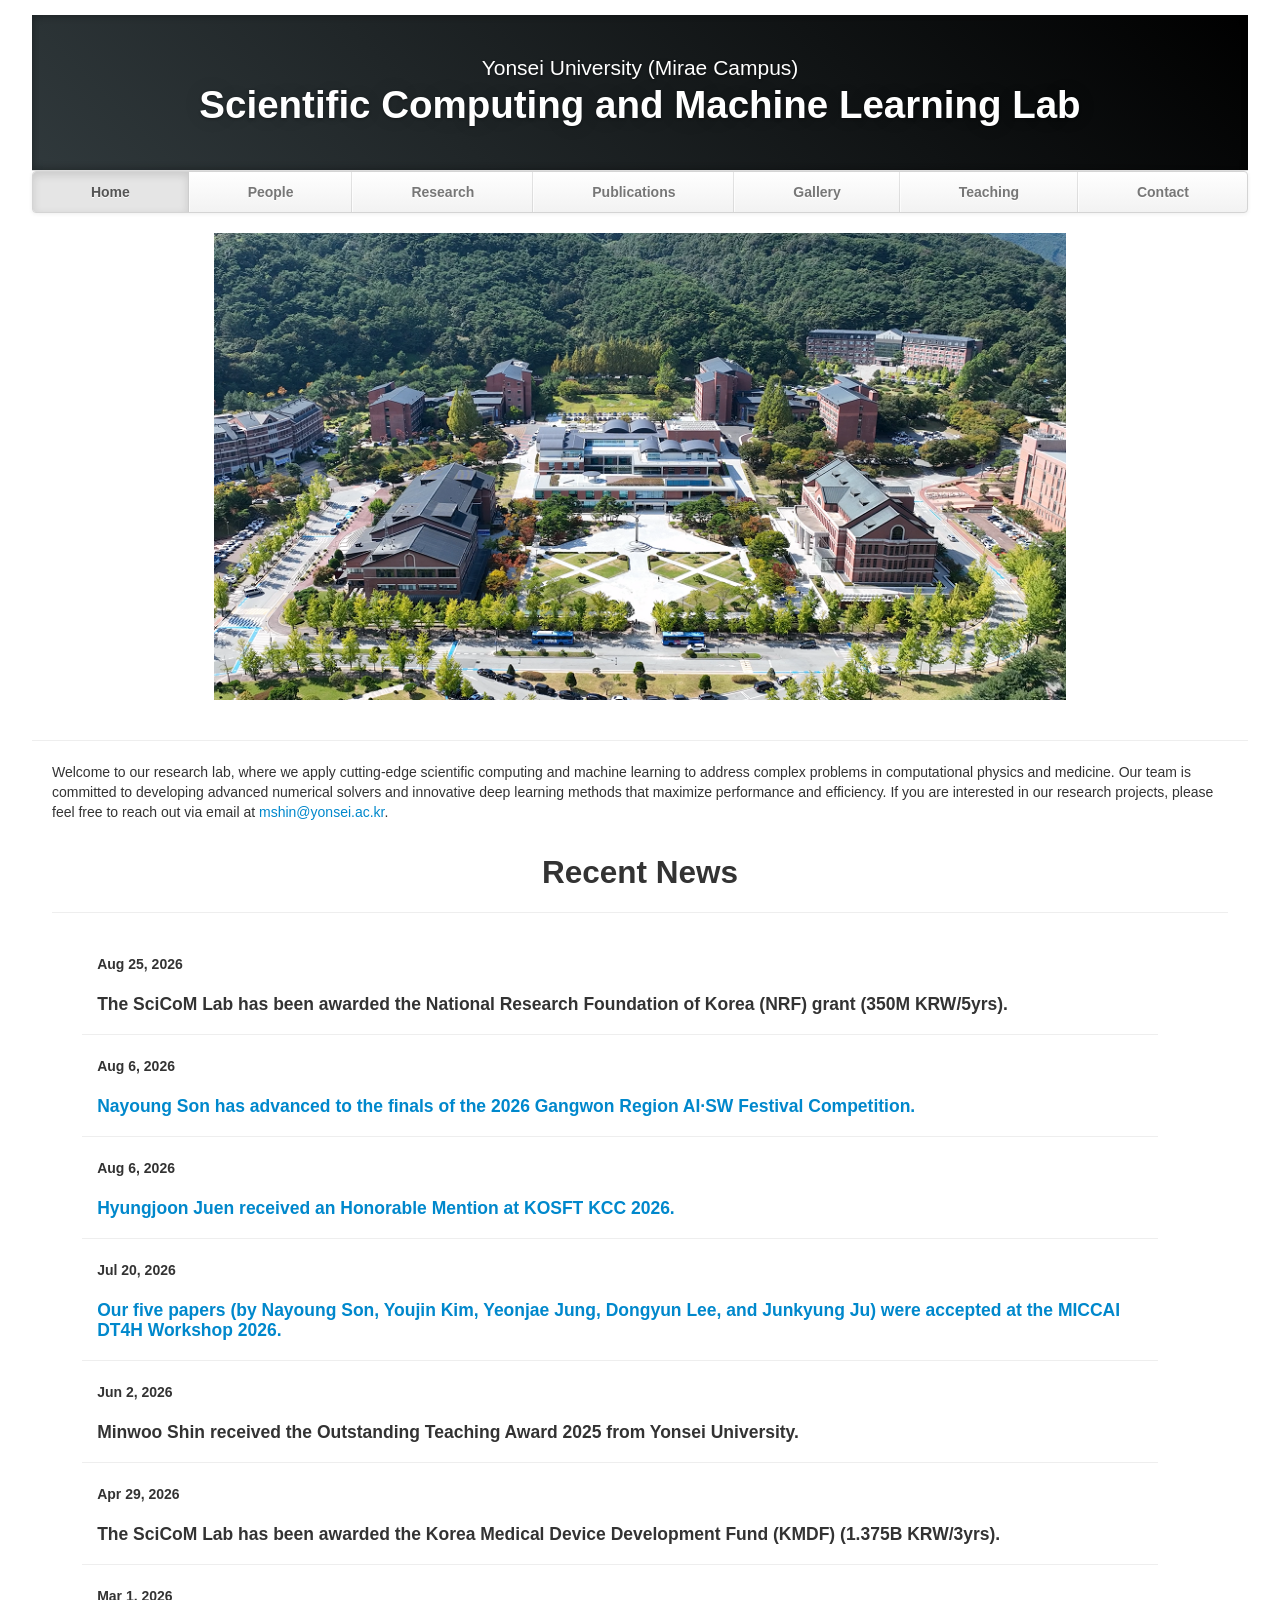
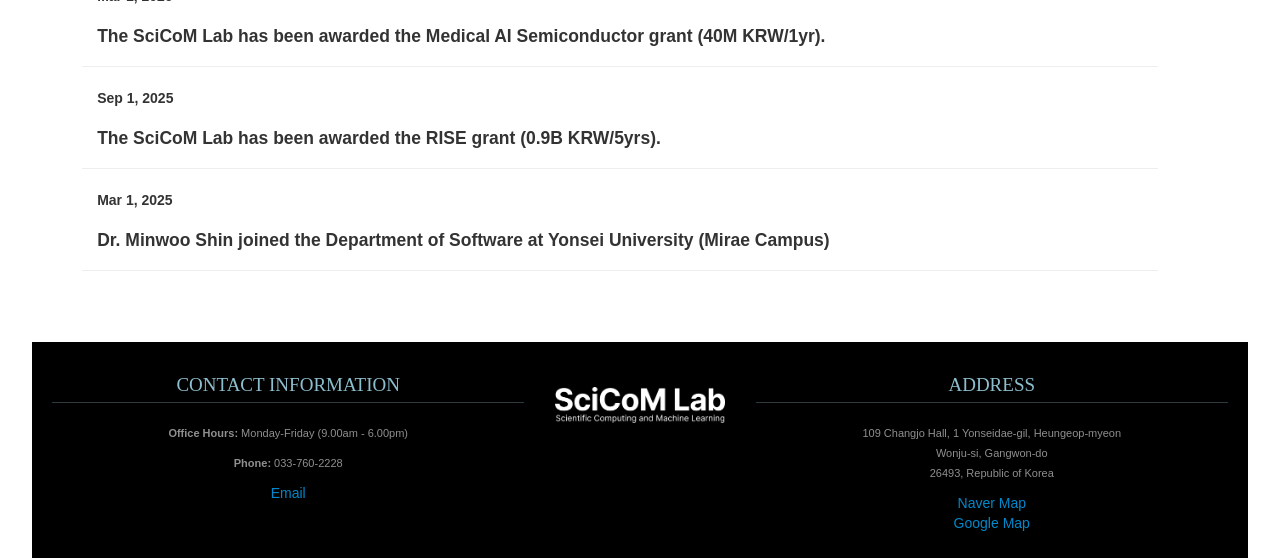
==== index.html @ e24362f1 "Add recent news about SciCoM Lab grant" ====
<!DOCTYPE html>
<html lang="en">
   <head>
      <meta charset="utf-8">
      <title>Generic Research Lab Template - Home</title>
      <meta name="viewport" content="width=device-width, initial-scale=1.0">
      <meta name="description" content="Research Lab, Home, Velit Aliquet Sagittis University">
      <meta name="author" content="">
      <!-- Le styles -->
      <link href="css/bootstrap.min.css" rel="stylesheet">
      <link href="css/bootstrap-responsive.min.css" rel="stylesheet">
      <link href="css/theme.css" rel="stylesheet">
   </head>
   <body>
      <div class="container">
         <header class="jumbotron subhead" id="overview">
            <p class="lead"> Yonsei University (Mirae Campus)</p>
            <h1>Scientific Computing and Machine Learning Lab</h1>
         </header>
         <div class="masthead">
            <div class="navbar">
               <div class="navbar-inner">
                  <div class="container">
                     <ul class="nav">
                        <li class="active"><a href="#">Home</a></li>
                        <li><a href="people.html">People</a></li>
                        <li><a href="research.html">Research</a></li>
                        <li><a href="publications.html">Publications</a></li>
                        <li><a href="gallery.html">Gallery</a></li>
                        <li><a href="teaching.html">Teaching</a></li>
                        <li><a href="contact.html">Contact</a></li>
                     </ul>
                  </div>
               </div>
            </div>
         </div>
         <div class="row-fluid">
            <div class="span12">
               <div id="main-carousel" class="carousel slide">
                  <div class="carousel-inner">
                     <div class="item active">
                        <!--<img src="images/campus_sky.png" class="carousel-image" alt="">-->
                        <img src="images/campus_sky.png" class="carousel-image" alt="" style="width: 70%; margin: 0 auto; display: block;">
                        <!--<div class="carousel-caption">-->
                           <!--<h4>Welcome to Yonsei Univ. (Mirae Campus) Scientific Computing and Machine Learning Lab. (Image from <a href="https://www.yonsei.ac.kr/wj/">www.yonsei.ac.kr/wj/)</a></h4>-->
                           <!--<h4>Welcome to Yonsei University (Mirae Campus) Scientific Computing and Machine Learning (SciCoM) Laboratory</h4>-->
                           <!--<h4>(Image from <a href="https://www.yonsei.ac.kr/wj/ " > www.yonsei.ac.kr/wj/)</a></h4>-->
                           <!--<p></p>-->
                        <!--</div>-->
                     </div>
                  </div>
               </div>
            </div>
         </div>
         <hr>
         <div class="container-fluid">
            <div class="row-fluid marketing">
               <div class="span12">
                  <p>
                     Welcome to our research lab, where we apply cutting-edge scientific computing and machine learning to address
                     complex problems in computational physics and medicine. Our team is committed to developing advanced numerical solvers
                     and innovative deep learning methods that maximize performance and efficiency. If you are interested in our research projects, 
                     please feel free to reach out via email at <a href="mailto:mshin@yonsei.ac.kr">mshin@yonsei.ac.kr</a>.
                  </p>
                  <br/>
               </div>
               <div class="row-fluid">
                  <hr>
                  <h2 class="centered">Recent News</h2>
                  <hr>
               </div>
               <div class="span11 feature-item">
                  <h5> <span class="date"> Aug 25, 2026 </span> </h5>
                  <h4 class="feature-heading">
                     <!--<a href="https://unsplash.com/photos/CPmrdbbpnXg">-->
                     The SciCoM Lab has been awarded the National Research Foundation of Korea (NRF) grant (350M KRW/5yrs).
                     </a>
                     <br/>
                  </h4>
                  <hr>                   
                  <h5> <span class="date"> Aug 6, 2026 </span> </h5>
                  <h4 class="feature-heading">
                     <a href="https://aibootcamp.yonsei.ac.kr/aibootcamp/board/d_notice.do?mode=view&articleNo=76521&article.offset=0&articleLimit=10">
                     Nayoung Son has advanced to the finals of the 2026 Gangwon Region AI·SW Festival Competition.
                     </a>
                     <br/>
                  </h4>
                  <hr>                    
                  <h5> <span class="date"> Aug 6, 2026 </span> </h5>
                  <h4 class="feature-heading">
                     <a href="images/20260824_전형준수상.jpg" target="_blank">
                     Hyungjoon Juen received an Honorable Mention at KOSFT KCC 2026.
                     </a>
                     <br/>
                  </h4>
                  <hr>   
                  <h5> <span class="date"> Jul 20, 2026 </span> </h5>
                  <h4 class="feature-heading">
                     <a href="https://mirae.yonsei.ac.kr/wj/1343/subview.do?enc=Zm5jdDF8QEB8JTJGcnNyY2glMkZ3aiUyRmFydGNsVmlldy5kbyUzRnBhZ2UlM0QxJTI2cm93JTNEOSUyNmFydGNsU2VxJTNENDY0JTI2">
                     Our five papers (by Nayoung Son, Youjin Kim, Yeonjae Jung, Dongyun Lee, and Junkyung Ju) were accepted at the MICCAI DT4H Workshop 2026.
                     </a>
                     <br/>
                  </h4>
                  <hr>    
                  <h5> <span class="date"> Jun 2, 2026 </span> </h5>
                  <h4 class="feature-heading">
                     Minwoo Shin received the Outstanding Teaching Award 2025 from Yonsei University.
                     </a>
                     <br/>
                  </h4>
                  <hr>                     
                  <h5> <span class="date"> Apr 29, 2026 </span> </h5>
                  <h4 class="feature-heading">
                     <!--<a href="https://unsplash.com/photos/CPmrdbbpnXg">-->
                     The SciCoM Lab has been awarded the Korea Medical Device Development Fund (KMDF) (1.375B KRW/3yrs).
                     </a>
                     <br/>
                  </h4>
                  <hr>                  
                  <h5> <span class="date"> Mar 1, 2026 </span> </h5>
                  <h4 class="feature-heading">
                     <!--<a href="https://unsplash.com/photos/CPmrdbbpnXg">-->
                     The SciCoM Lab has been awarded the Medical AI Semiconductor grant (40M KRW/1yr).
                     </a>
                     <br/>
                  </h4>
                  <hr>
                  <h5> <span class="date"> Sep 1, 2025 </span> </h5>
                  <h4 class="feature-heading">
                     <!--<a href="https://unsplash.com/photos/CPmrdbbpnXg">-->
                     The SciCoM Lab has been awarded the RISE grant (0.9B KRW/5yrs).
                     </a>
                     <br/>
                  </h4>
                  <hr>
                  <h5> <span class="date"> Mar 1, 2025 </span> </h5>
                  <h4 class="feature-heading">
                     <!--<a href="https://unsplash.com/photos/CPmrdbbpnXg">-->
                     Dr. Minwoo Shin joined the Department of Software at Yonsei University (Mirae Campus)
                     </a>
                     <br/>
                  </h4>
                  <hr>
               </div>
         </div>
      </div>
      <footer id="footer">
         <div class="container-fluid">
            <div class="row-fluid">
               <div class="span5">
                  <h3>Contact Information</h3>
                  <p><b>Office Hours: </b>Monday-Friday (9.00am - 6.00pm)</p>
                  <p><b>Phone: </b>033-760-2228</p>
                  <a href="mailto:mshin@yonsei.ac.kr">Email</a>
               </div>
               <div class="span2">
                  <img src = "thumbs/SciCoM_logo_white.png" width="200" height="auto"  style="margin-top: 45px;" alt="research-lab-logo"/></a>
               </div>
               <div class="span5">
                  <h3>Address</h3>
                  <p>109 Changjo Hall, 1 Yonseidae-gil, Heungeop-myeon<br>
                     Wonju-si, Gangwon-do<br>
                     26493, Republic of Korea
                  </p>
                  <a href="https://map.naver.com/p/search/%EB%AF%B8%EB%9E%98%EC%BA%A0%ED%8D%BC%EC%8A%A4%20%EC%B0%BD%EC%A1%B0%EA%B4%80?c=15.00,0,0,0,dh" target="_blank" rel="noopener noreferrer">Naver Map</a><br>
                  <a href="https://www.google.com/maps/search/%EB%AF%B8%EB%9E%98%EC%BA%A0%ED%8D%BC%EC%8A%A4+%EC%B0%BD%EC%A1%B0%EA%B4%80/data=!3m1!1e3?entry=ttu&g_ep=EgoyMDI0MTAxNi4wIKXMDSoASAFQAw%3D%3D" target="_blank" rel="noopener noreferrer">Google Map</a>                  
               </div>
            </div>
         </div>
      </footer>

      <!-- Javascript files -->
      <script src="js/jquery-1.9.1.min.js"></script>
      <script src="js/bootstrap.min.js"></script>
      <script> $('#main-carousel').carousel(); </script>
   </body>
</html>
---- css/theme.css ----
html,
body {
	min-height: 100%;
}

body {
	min-height: 100vh;
	margin: 0;
	padding: 0;
	display: flex;
	flex-direction: column;
}


/* Custom container */

.container {
	width: 100%;
	max-width: none;
	box-sizing: border-box;
}

body>.container {
	flex: 1 0 auto;
	padding: 15px clamp(16px, 2.5vw, 48px) 0;
}

.container>hr {
	margin: 20px 0
}


/* Customize the navbar links to be fill the entire space of the .navbar */

.navbar .navbar-inner {
	padding: 0
}

.navbar .nav {
	margin: 0;
	display: table;
	width: 100%;
}

.navbar .nav li {
	display: table-cell;
	width: 1%;
	float: none;
}

.navbar .nav li a {
	font-weight: bold;
	text-align: center;
	border-left: 1px solid rgba(255, 255, 255, .75);
	border-right: 1px solid rgba(0, 0, 0, .1);
}

.navbar .nav li:first-child a {
	border-left: 0;
	border-radius: 3px 0 0 3px;
}

.navbar .nav li:last-child a {
	border-right: 0;
	border-radius: 0 3px 3px 0;
}

body>.navbar {
	font-size: 13px
}


/* Change the docs' brand */

body>.navbar .brand {
	padding-right: 0;
	padding-left: 0;
	margin-left: 20px;
	float: right;
	font-weight: bold;
	color: #000;
	text-shadow: 0 1px 0 rgba(255, 255, 255, .1), 0 0 30px rgba(255, 255, 255, .125);
	-webkit-transition: all .2s linear;
	-moz-transition: all .2s linear;
	transition: all .2s linear;
}

body>.navbar .brand:hover {
	text-decoration: none;
	text-shadow: 0 1px 0 rgba(255, 255, 255, .1), 0 0 30px rgba(255, 255, 255, .4);
}


/* Sidenav for Docs
         -------------------------------------------------- */

@media screen and (max-width: 768px) {
	.bs-docs-sidenav {
		display: none !important;
	}
}

@media screen and (max-width: 767px) {
	.navbar .nav {
		display: flex;
		flex-wrap: wrap;
	}

	.navbar .nav li {
		display: block;
		flex: 0 0 50%;
		width: 50%;
		box-sizing: border-box;
	}

	.navbar .nav li a {
		padding-right: 6px;
		padding-left: 6px;
		border-radius: 0;
	}
}

.bs-docs-sidenav {
	width: 100%;
	margin: 30px 0 0;
	padding: 0;
	box-sizing: border-box;
	background-color: #fff;
	-webkit-border-radius: 6px;
	-moz-border-radius: 6px;
	border-radius: 6px;
	-webkit-box-shadow: 0 1px 4px rgba(0, 0, 0, .065);
	-moz-box-shadow: 0 1px 4px rgba(0, 0, 0, .065);
	box-shadow: 0 1px 4px rgba(0, 0, 0, .065);
}

.bs-docs-sidenav>li>a {
	display: block;
	width: auto;
	margin: 0 0 -1px;
	padding: 8px 14px;
	box-sizing: border-box;
	border: 1px solid #e5e5e5;
}

.bs-docs-sidenav>li>a.subhead {
	display: block;
	width: auto;
	margin: 0 0 -1px;
	padding: 8px 30px;
	box-sizing: border-box;
	border: 1px solid #e5e5e5;
	font-size: 12px;
}

.bs-docs-sidenav>li:first-child>a {
	-webkit-border-radius: 6px 6px 0 0;
	-moz-border-radius: 6px 6px 0 0;
	border-radius: 6px 6px 0 0;
}

.bs-docs-sidenav>li:last-child>a {
	-webkit-border-radius: 0 0 6px 6px;
	-moz-border-radius: 0 0 6px 6px;
	border-radius: 0 0 6px 6px;
}

.bs-docs-sidenav>.active>a {
	position: relative;
	z-index: 2;
	color: #fff;
	background-color: #08c;
	border-color: #08c;
	text-shadow: 0 1px 0 rgba(0, 0, 0, .15);
	-webkit-box-shadow: inset 4px 0 0 rgba(0, 0, 0, .25), inset -1px 0 0 rgba(0, 0, 0, .1);
	-moz-box-shadow: inset 4px 0 0 rgba(0, 0, 0, .25), inset -1px 0 0 rgba(0, 0, 0, .1);
	box-shadow: inset 4px 0 0 rgba(0, 0, 0, .25), inset -1px 0 0 rgba(0, 0, 0, .1);
}

.bs-docs-sidenav>.active>a:hover,
.bs-docs-sidenav>.active>a:focus {
	color: #fff;
	background-color: #08c;
}

.bs-docs-sidenav>li>a:hover {
	background-color: #f5f5f5
}

.bs-docs-sidenav a:hover .icon-chevron-right {
	opacity: .5
}

@media screen and (min-width: 769px) {
	.bs-docs-sidebar {
		position: relative;
	}

	.bs-docs-sidenav.is-fixed {
		position: fixed;
		top: 10px;
		z-index: 1020;
		margin-top: 0;
	}
}


#media {
	margin-top: 70px
}

#media .header {
	margin-left: 0;
	margin-bottom: 56px;
	margin-top: 30px;
}

#media .post_row {
	margin-left: 0;
	margin-bottom: 40px;
}

#media .lastpost_row {
	margin-bottom: 0
}

#media .post_row .post {
	background: #fff;
	/*margin-left: 0;;
    margin-right: 20px;*/
	border-radius: 4px;
	box-shadow: 1px 1px 2px 0px #E0E0E0;
	width: 487px;
	height: 616px;
}

#media .post_row .last {
	margin-right: 0
}

#media .post_row .post .img {
	position: relative;
	text-align: center;
}

#media .post_row .post .img .date {
	background: #E8554E;
	position: absolute;
	padding: 2px 5px;
	top: 0;
	left: 11px;
}

#media .post_row .post .img .date p {
	color: #fff;
	font-size: 14px;
	font-weight: bold;
	font-style: italic;
	margin: 0;
}

#media .post_row .post .img img {
	height: 275px;
	width: 410px;
}

#media .post_row .post .text {
	margin: 18px auto 0;
	width: 83%;
}

#media .post_row .post .text h5 {
	margin: 0 0 8px 0;
	font-size: 20px;
	line-height: 23px;
}

#media .post_row .post .text h5 a {
	color: #333
}

#media .post_row .post .text span.date {
	color: #9F9F9F;
	display: block;
	margin-bottom: 12px;
	font-style: italic;
	font-size: 13px;
}

#media .post_row .post .text p {
	margin: 0;
	line-height: 21px;
	font-size: 14px;
}

#media .post_row .post .author_box {
	margin: 12px auto 20px;
	border-top: 1px solid #EDEDED;
	overflow: hidden;
	text-align: left;
	width: 85%;
	padding-top: 12px;
}

#media .post_row .post .author_box h6 {
	margin: 0 0 3px 0;
	font-size: 13px;
	line-height: 15px;
	font-style: italic;
	font-weight: normal;
	color: #B2B2B2;
}

#media .post_row .post .author_box p {
	color: #B2B2B2;
	font-style: italic;
	font-size: 13px;
	line-height: 14px;
	margin: 0;
}

#media .post_row .post .author_box img {
	float: right
}

#media .post_row .post a.plus_wrapper {
	width: 99%;
	text-align: center;
	background: #fff;
	display: none;
	border-radius: 0px 0px 4px 4px;
	padding: 6px 0px 2px;
	margin: 0 auto 1px;
}

#media .post_row .post a.plus_wrapper span {
	color: #1189D9;
	font-size: 30px;
	font-weight: bold;
}

#media .post_row .post:hover a.plus_wrapper {
	display: block
}

#media .post_row .post:hover {
	box-shadow: 0px 1px 5px 1px rgb(216, 216, 216)
}

#media .post_row .post:hover .text h5 a {
	color: #1189D9
}

.map .box_wrapp {
	position: absolute;
	margin: 15px auto;
	box-shadow: 0 0 7px 0 rgba(26, 26, 26, 0.4);
	padding: 30px 0 30px;
	background: white;
	border-radius: 4px;
	margin-top: 25px;
}

.map .box_wrapp .box_cont {
	margin: 30px auto;
	width: 76%;
}

.section-header {
	text-align: center;
	margin-bottom: 35px;
}

.section-header h1,
.title-text {
	font-weight: bold;
	font-size: 30px;
	margin: 12.5px 0;
	font-weight: 100;
	margin-bottom: 25px;
	line-height: 55px;
}

.feature-item:hover {
	box-shadow: 0px 1px 5px 1px rgb(216, 216, 216)
}

.feature-item img {
	margin-left: 15px;
	margin-right: 15px;
	max-width: 90%;
	height: 200px;
}

.feature-item h5 {
	margin-left: 15px;
	margin-right: 15px;
	margin-top: 20px;
	margin-bottom: 20px;
}

.feature-item p {
	margin-left: 15px;
	margin-right: 15px;
}

.feature-heading {
	margin-top: 20px;
	margin-bottom: 20px;
	margin-left: 15px;
	margin-right: 15px;
}

.feature-heading a:hover {
	text-decoration: none;
}

.feature-button {
	font-size: 16px;
	background-image: none;
	box-shadow: none;
	margin-bottom: 10px;
}

.centered {
	text-align: center;
}

.subhead {
	text-align: left;
	border-bottom: 1px solid #ddd;
}

.jumbotron {
	position: relative;
	padding: 45px 0px 35px 0px;
	color: #fff;
	text-align: center;
	text-shadow: 0 1px 3px rgba(0, 0, 0, .4), 0 0 30px rgba(0, 0, 0, .075);
	background: #30393C;
	background: -moz-linear-gradient(45deg, #30393C 0%, #000000 100%);
	background: -webkit-gradient(linear, left bottom, right top, color-stop(0%, #30393C), color-stop(100%, #30393C));
	background: -webkit-linear-gradient(45deg, #30393C 0%, #000000 100%);
	background: -o-linear-gradient(45deg, #30393C 0%, #000000 100%);
	background: -ms-linear-gradient(45deg, #30393C 0%, #000000 100%);
	background: linear-gradient(45deg, #30393C 0%, #000000 100%) repeat;
	-webkit-box-shadow: inset 0 3px 7px rgba(0, 0, 0, .2), inset 0 -3px 7px rgba(0, 0, 0, .2);
	-moz-box-shadow: inset 0 3px 7px rgba(0, 0, 0, .2), inset 0 -3px 7px rgba(0, 0, 0, .2);
	box-shadow: inset 0 3px 7px rgba(0, 0, 0, .2), inset 0 -3px 7px rgba(0, 0, 0, .2);
}

.jumbotron:after {
	content: '';
	display: block;
	position: absolute;
	top: 0;
	right: 0;
	bottom: 0;
	left: 0;
	opacity: .4;
}

.lead {
	margin-bottom: 0px;
	font-size: 21px;
	font-weight: 200;
	line-height: 15px;
}

img.float-left {
	float: left;
	margin-top: 9px;
	margin-left: 0px;
	margin-right: 30px;
	margin-bottom: 12px;
}

img.float-right {
	float: right;
	margin-top: 9px;
	margin-right: 0px;
	margin-bottom: 12px;
	margin-left: 30px;
}

img.publications-thumb {
	width: 142px;
	height: 188px;
}

.caption {
	margin: 10px;
}

.responsive-video {
	position: relative;
	padding-bottom: 56.25%;
	padding-top: 60px;
	overflow: hidden;
}

.responsive-video iframe,
.responsive-video object,
.responsive-video embed {
	position: absolute;
	top: 0;
	left: 0;
	width: 93.5%;
	height: 93.5%;
}

.video-caption {
	margin: 10px;
}

.accordion {
	margin-bottom: 20px;
	margin-right: 40px;
}

.thumbnail>img.sponsor {
	width: 212px;
	height: 150px;
}

img.carousel-image {
	display: block;
	width: 100%;
	height: auto;
	max-height: none;
}

#main-carousel .carousel-caption {
	position: static;
	box-sizing: border-box;
	width: 100%;
	margin: 0;
}

li.publication {
	margin-bottom: 20px;
}

.page-header h3 a:hover {
	text-decoration: none;
}

iframe.map-frame {
	border: none;
	overflow: hidden;
	margin-top: 10px;
	margin-bottom: 10px;
	margin-left: 0px;
	margin-right: 0px;
	height: 550px;
	width: 100%;
}

ul.sponsors {
	margin-top: 40px;
	margin-bottom: 40px;
}

#footer {
	z-index: 10;
	width: 100%;
	flex: 0 0 auto;
	box-sizing: border-box;
	margin-top: 50px;
	margin-bottom: 0px;
	padding-bottom: 25px;
	border-top-width: 8px;
	border-top-style: solid;
	border-top-color: #2F2F2F;
	background-color: #000000;
	border: 0;
	font-size: 100%;
	font: inherit;
	vertical-align: baseline;
	text-align: center;
}

#footer h3 {
	font-size: 19px;
	text-transform: uppercase;
	font-family: BebasNeueRegular;
	color: #8DBECE;
	border-bottom-width: 1px;
	border-bottom-style: solid;
	border-bottom-color: #30393C;
	line-height: 35px;
	margin-bottom: 20px;
	margin-top: 25px;
	font-weight: normal;
}

#footer a img {
	margin-top: 40px;
}

#footer p,
#footer address {
	color: #8F8F8F;
	font-size: 11px;
}
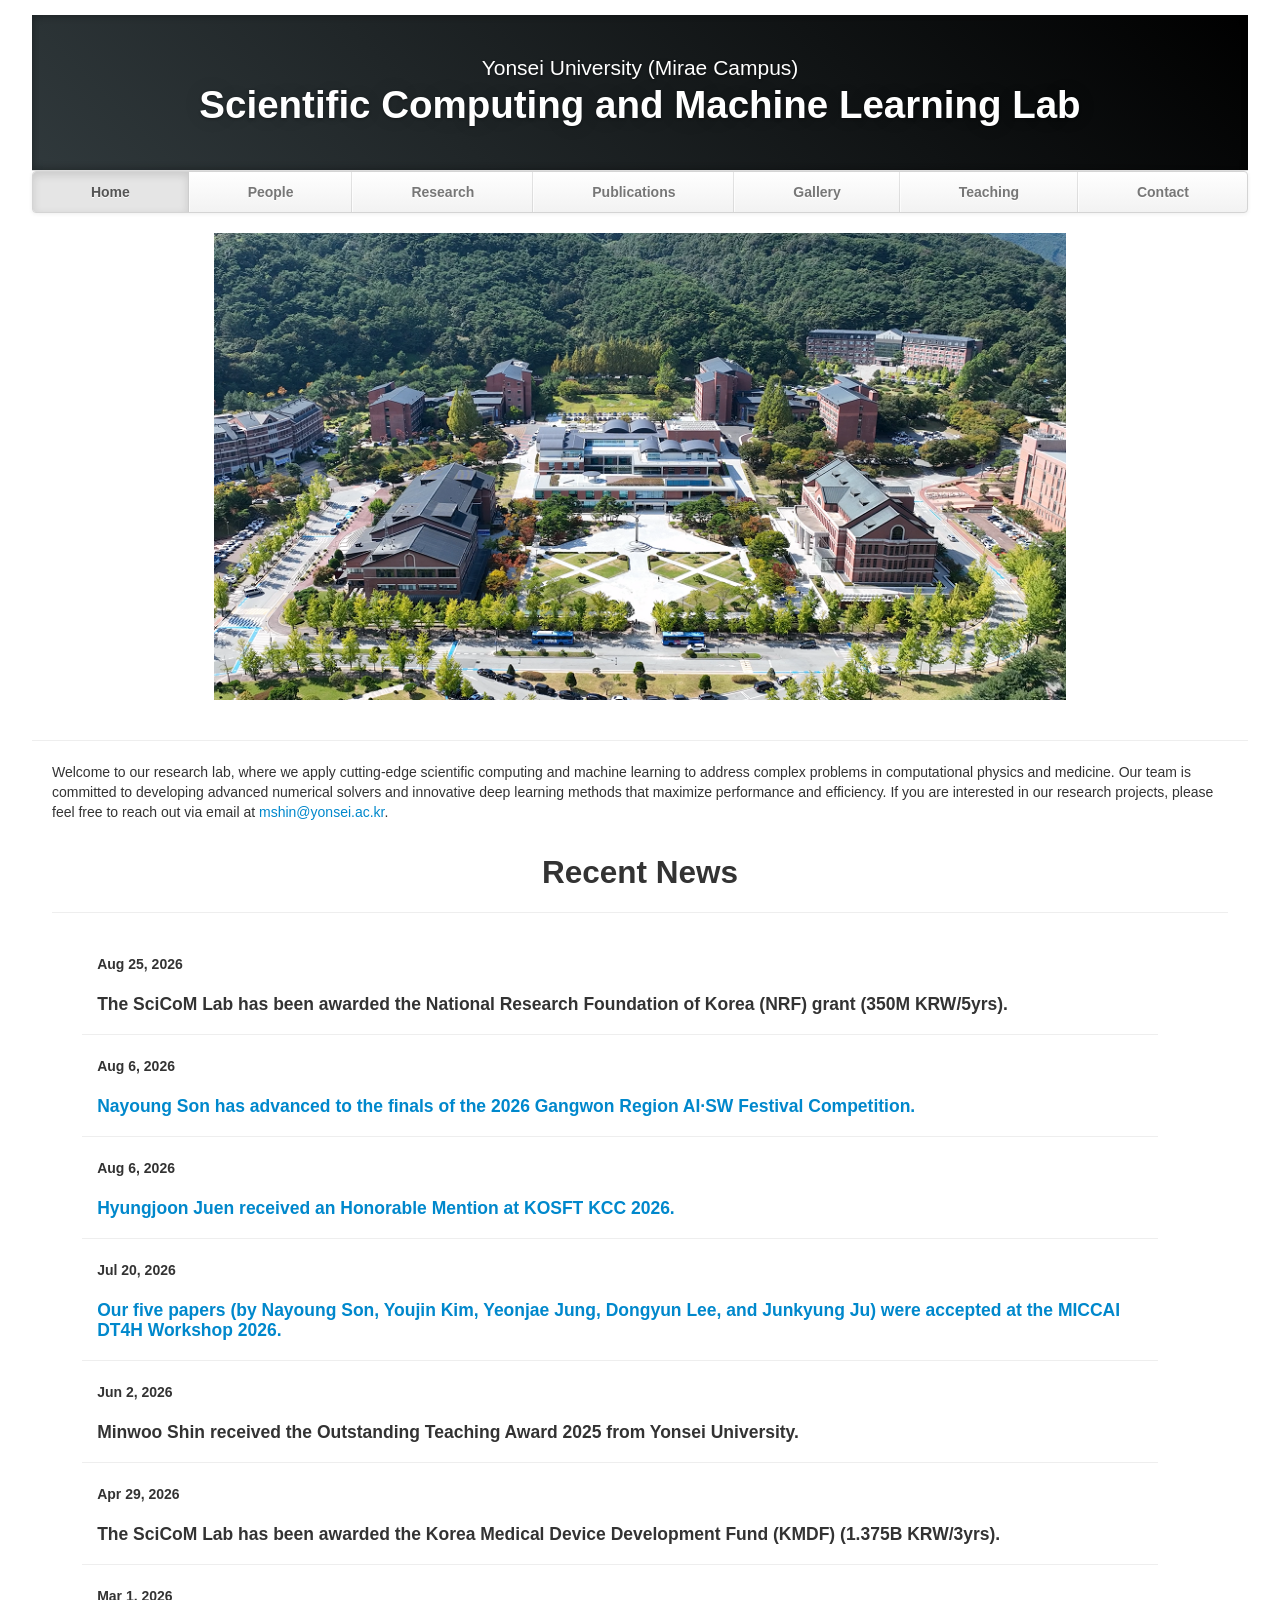
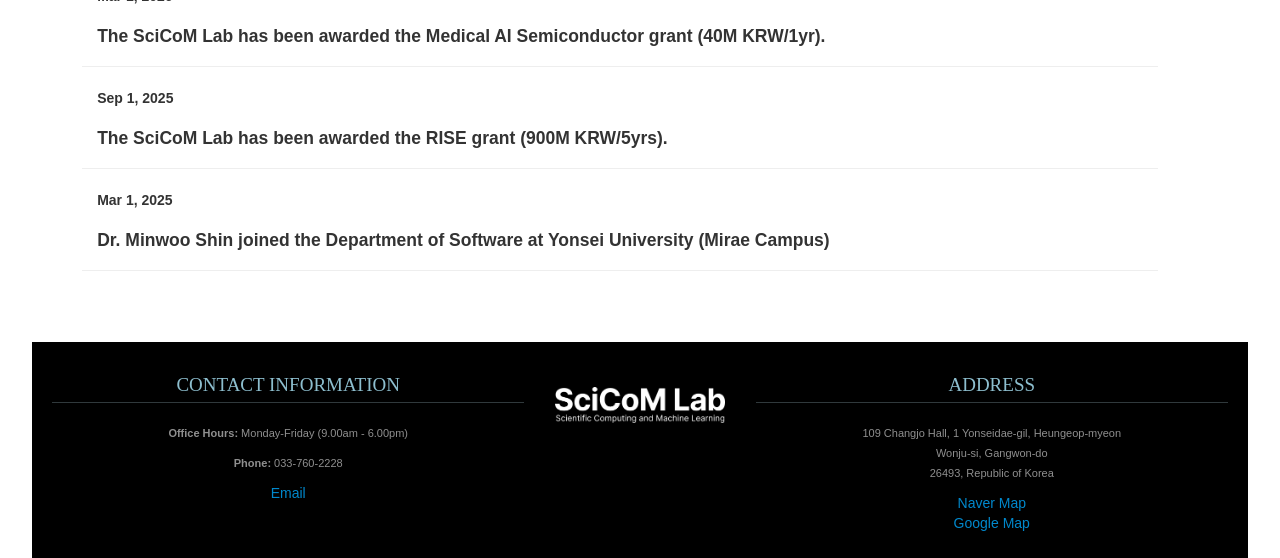
==== commit 837aaea8: "Update grant amount from 0.9B to 900M KRW" ====
--- a/index.html
+++ b/index.html
@@ -128,7 +128,7 @@
                   <h5> <span class="date"> Sep 1, 2025 </span> </h5>
                   <h4 class="feature-heading">
                      <!--<a href="https://unsplash.com/photos/CPmrdbbpnXg">-->
-                     The SciCoM Lab has been awarded the RISE grant (0.9B KRW/5yrs).
+                     The SciCoM Lab has been awarded the RISE grant (900M KRW/5yrs).
                      </a>
                      <br/>
                   </h4>
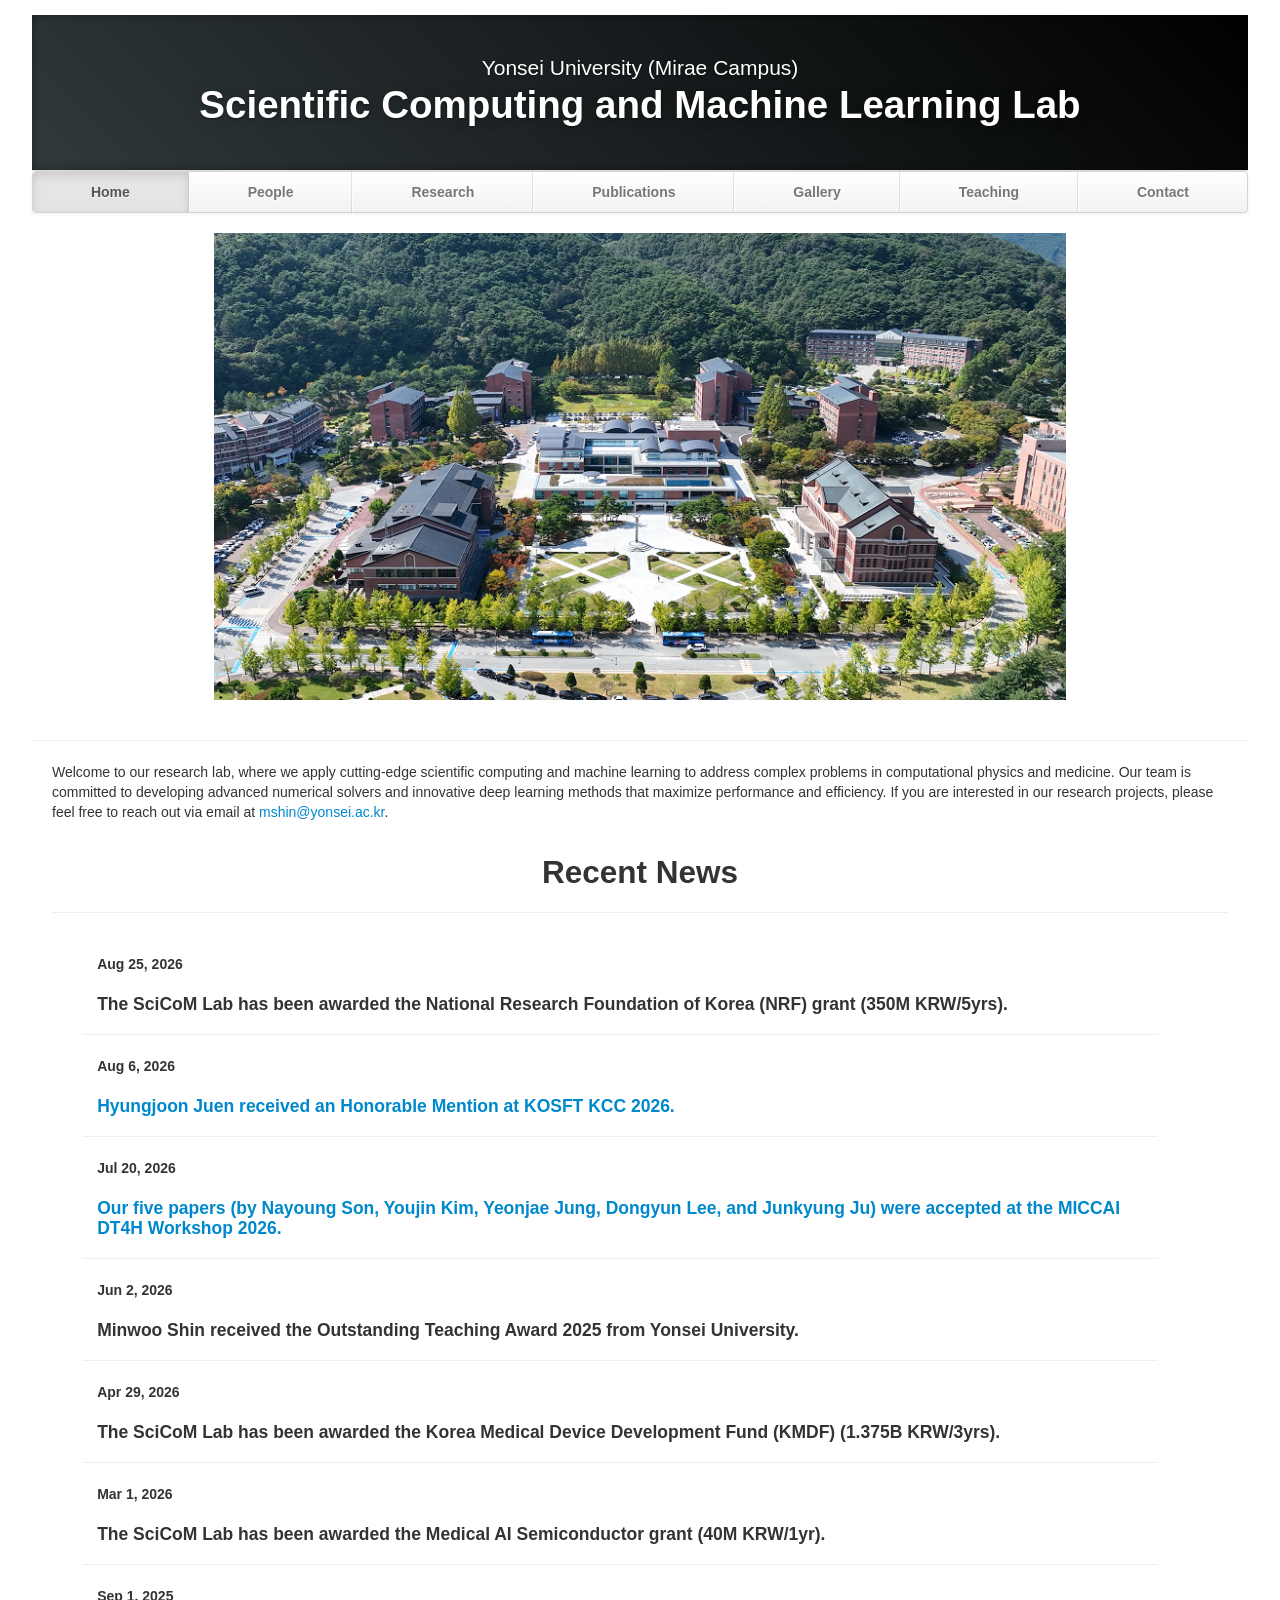
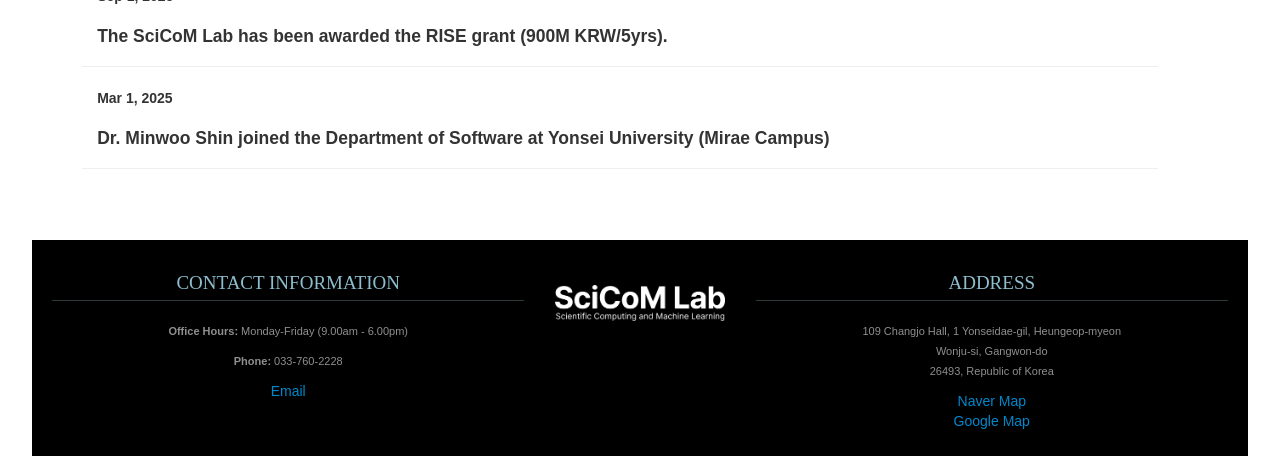
==== commit dea7ab88: "Clean up index.html by removing comments Removed commented-out links and adjusted horizontal rules." ====
--- a/index.html
+++ b/index.html
@@ -72,12 +72,12 @@
                <div class="span11 feature-item">
                   <h5> <span class="date"> Aug 25, 2026 </span> </h5>
                   <h4 class="feature-heading">
-                     <!--<a href="https://unsplash.com/photos/CPmrdbbpnXg">-->
                      The SciCoM Lab has been awarded the National Research Foundation of Korea (NRF) grant (350M KRW/5yrs).
                      </a>
                      <br/>
                   </h4>
-                  <hr>                   
+                  <hr>  
+                  <!--
                   <h5> <span class="date"> Aug 6, 2026 </span> </h5>
                   <h4 class="feature-heading">
                      <a href="https://aibootcamp.yonsei.ac.kr/aibootcamp/board/d_notice.do?mode=view&articleNo=76521&article.offset=0&articleLimit=10">
@@ -85,7 +85,8 @@
                      </a>
                      <br/>
                   </h4>
-                  <hr>                    
+                  <hr> 
+                  -->
                   <h5> <span class="date"> Aug 6, 2026 </span> </h5>
                   <h4 class="feature-heading">
                      <a href="images/20260824_전형준수상.jpg" target="_blank">
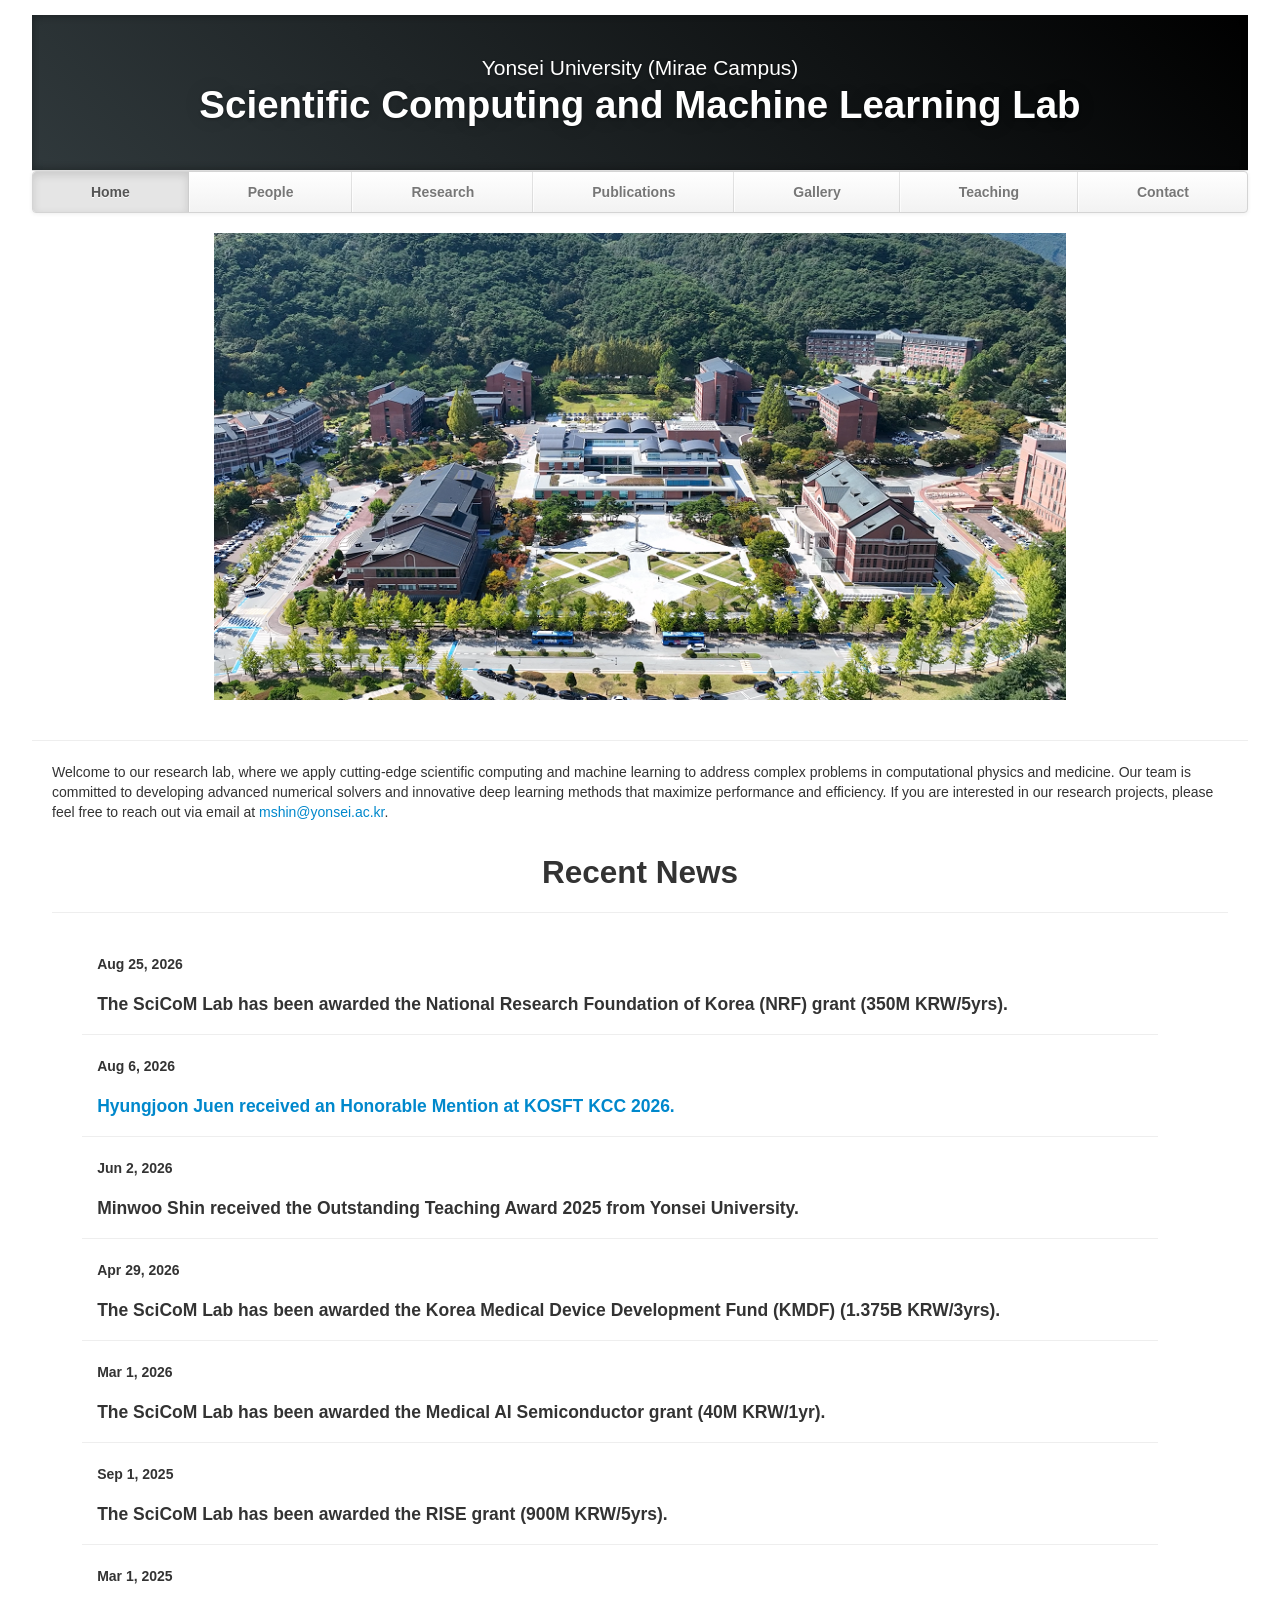
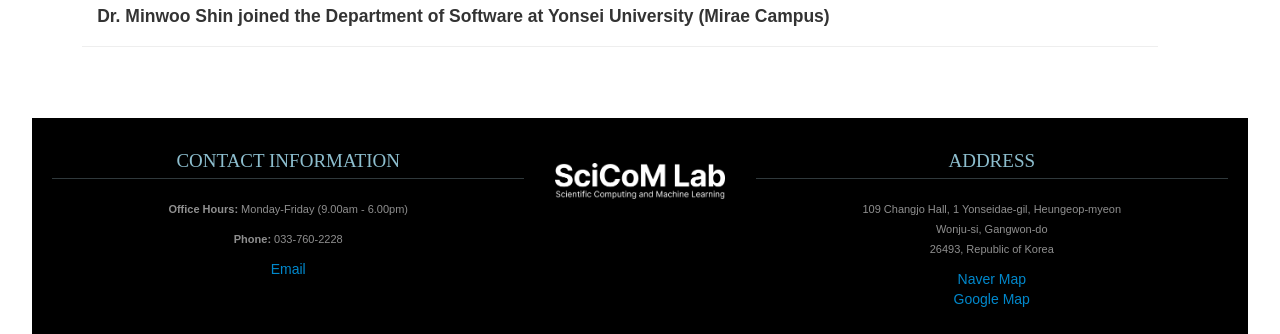
==== commit ed09b550: "Remove comment and update hr tag in index.html Removed an HTML comment and adjusted the hr tag." ====
--- a/index.html
+++ b/index.html
@@ -94,7 +94,8 @@
                      </a>
                      <br/>
                   </h4>
-                  <hr>   
+                  <hr>  
+                  <!--
                   <h5> <span class="date"> Jul 20, 2026 </span> </h5>
                   <h4 class="feature-heading">
                      <a href="https://mirae.yonsei.ac.kr/wj/1343/subview.do?enc=Zm5jdDF8QEB8JTJGcnNyY2glMkZ3aiUyRmFydGNsVmlldy5kbyUzRnBhZ2UlM0QxJTI2cm93JTNEOSUyNmFydGNsU2VxJTNENDY0JTI2">
@@ -103,6 +104,7 @@
                      <br/>
                   </h4>
                   <hr>    
+                  -->
                   <h5> <span class="date"> Jun 2, 2026 </span> </h5>
                   <h4 class="feature-heading">
                      Minwoo Shin received the Outstanding Teaching Award 2025 from Yonsei University.
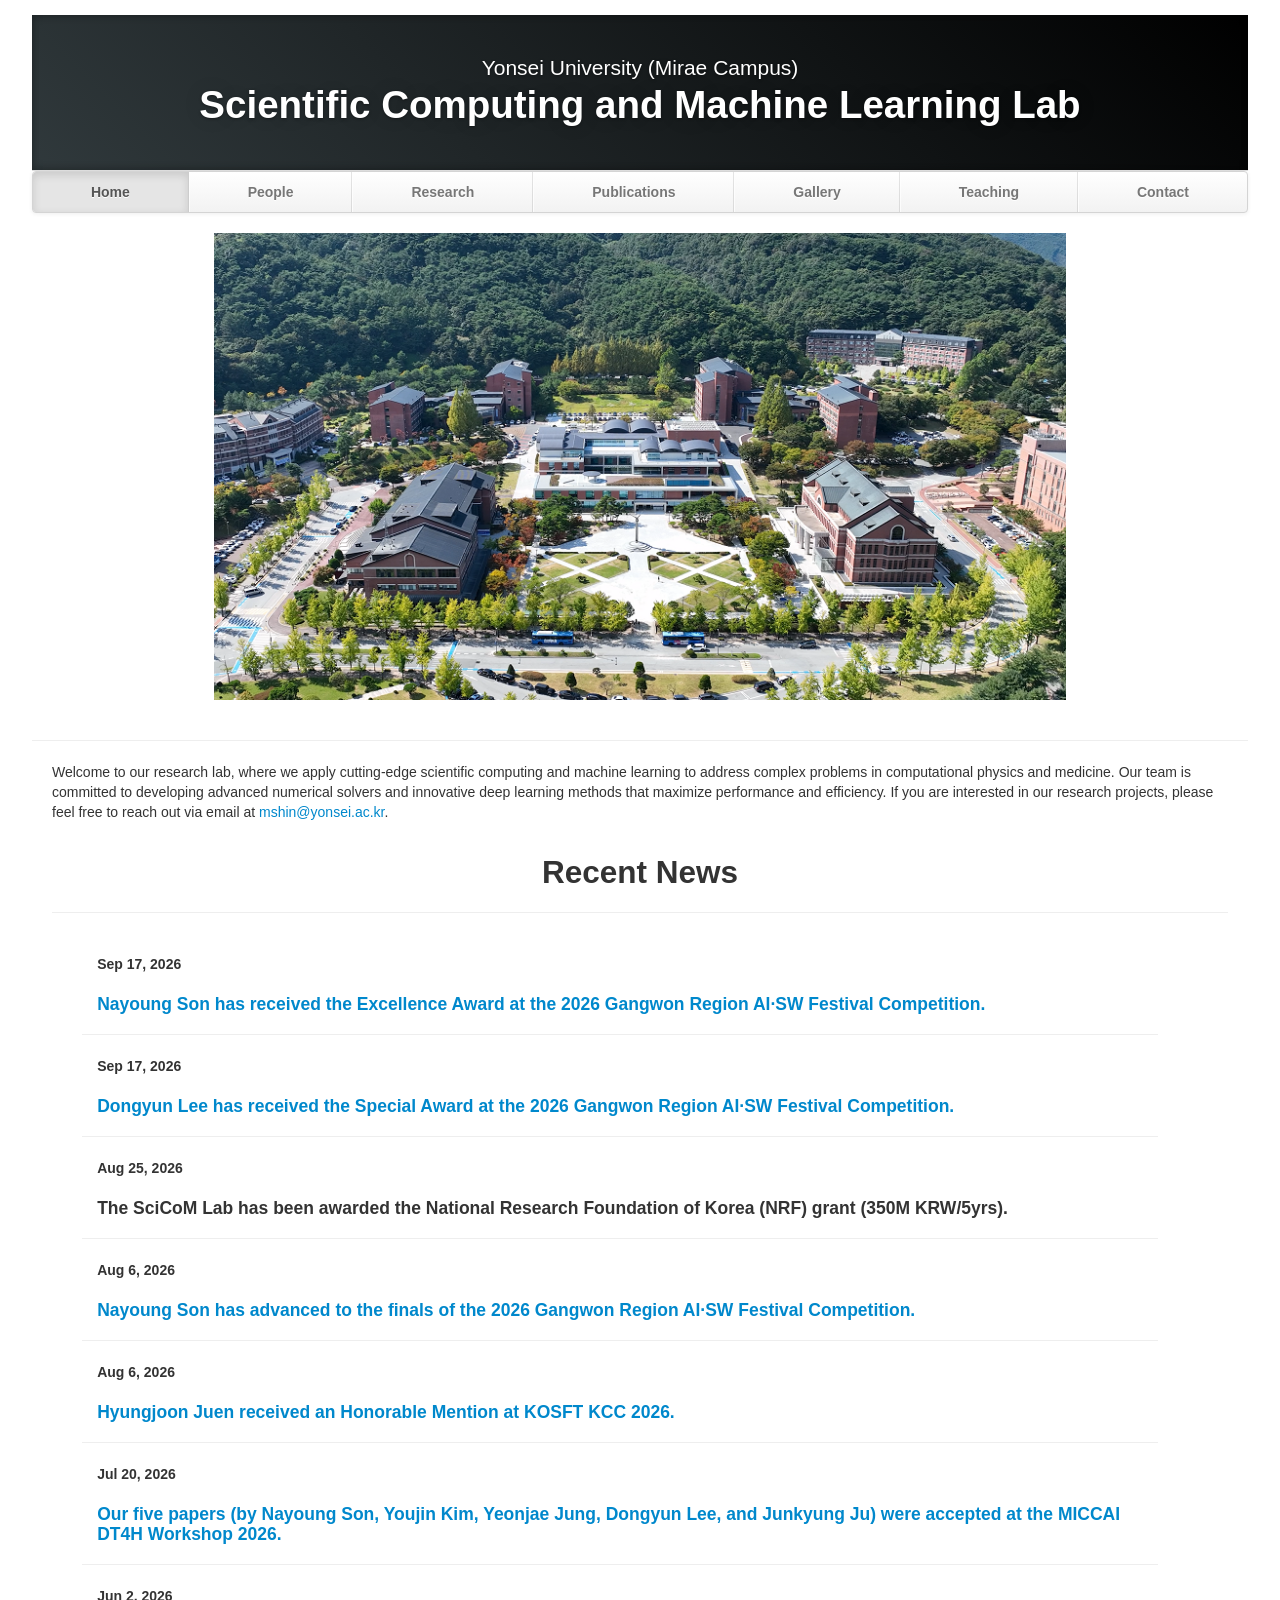
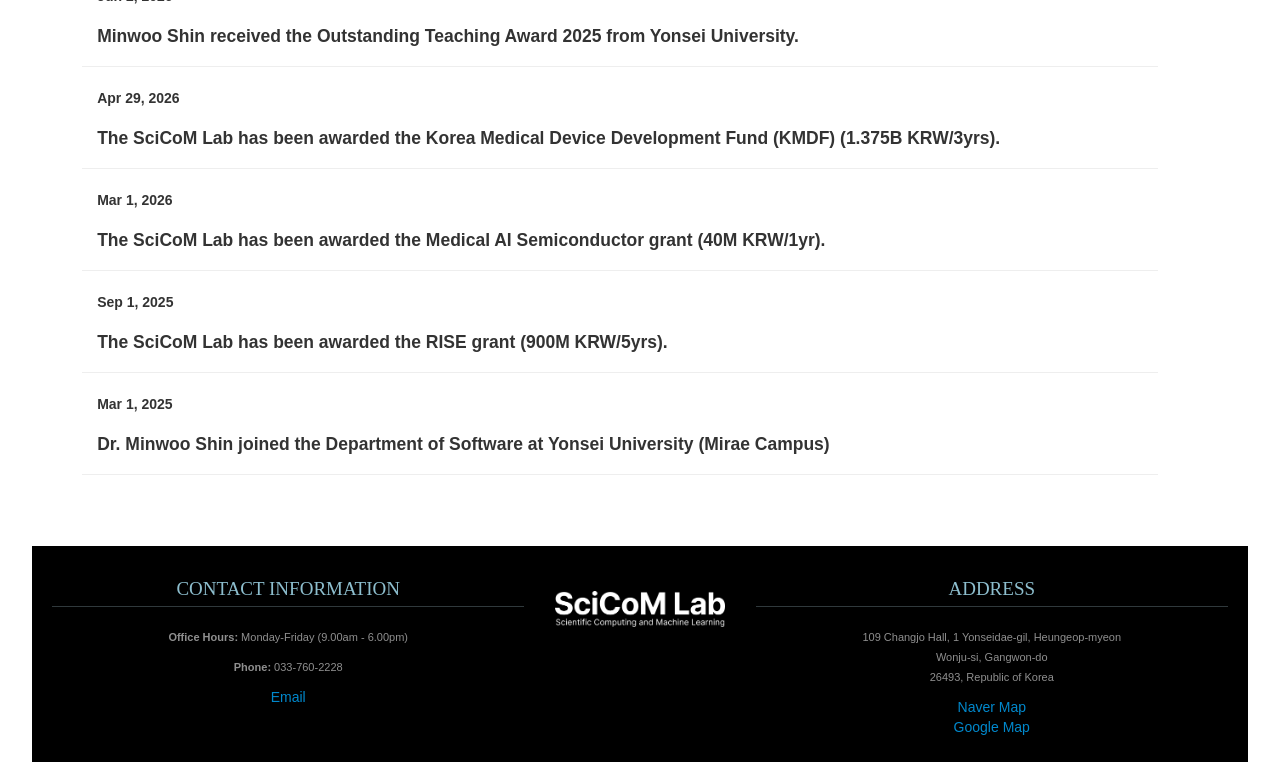
==== commit 63557ea2: "Update recent news with new achievements Added recent achievements for Nayoung Son and Dongyun Lee, " ====
--- a/index.html
+++ b/index.html
@@ -70,6 +70,22 @@
                   <hr>
                </div>
                <div class="span11 feature-item">
+                  <h5> <span class="date"> Sep 17, 2026 </span> </h5>
+                  <h4 class="feature-heading">
+                     <a href="NA">
+                     Nayoung Son has received the Excellence Award at the 2026 Gangwon Region AI·SW Festival Competition.
+                     </a>
+                     <br/>
+                  </h4>
+                  <hr>       
+                  <h5> <span class="date"> Sep 17, 2026 </span> </h5>
+                  <h4 class="feature-heading">
+                     <a href="NA">
+                     Dongyun Lee has received the Special Award at the 2026 Gangwon Region AI·SW Festival Competition.
+                     </a>
+                     <br/>
+                  </h4>
+                  <hr>                    
                   <h5> <span class="date"> Aug 25, 2026 </span> </h5>
                   <h4 class="feature-heading">
                      The SciCoM Lab has been awarded the National Research Foundation of Korea (NRF) grant (350M KRW/5yrs).
@@ -77,7 +93,6 @@
                      <br/>
                   </h4>
                   <hr>  
-                  <!--
                   <h5> <span class="date"> Aug 6, 2026 </span> </h5>
                   <h4 class="feature-heading">
                      <a href="https://aibootcamp.yonsei.ac.kr/aibootcamp/board/d_notice.do?mode=view&articleNo=76521&article.offset=0&articleLimit=10">
@@ -86,7 +101,6 @@
                      <br/>
                   </h4>
                   <hr> 
-                  -->
                   <h5> <span class="date"> Aug 6, 2026 </span> </h5>
                   <h4 class="feature-heading">
                      <a href="images/20260824_전형준수상.jpg" target="_blank">
@@ -95,7 +109,6 @@
                      <br/>
                   </h4>
                   <hr>  
-                  <!--
                   <h5> <span class="date"> Jul 20, 2026 </span> </h5>
                   <h4 class="feature-heading">
                      <a href="https://mirae.yonsei.ac.kr/wj/1343/subview.do?enc=Zm5jdDF8QEB8JTJGcnNyY2glMkZ3aiUyRmFydGNsVmlldy5kbyUzRnBhZ2UlM0QxJTI2cm93JTNEOSUyNmFydGNsU2VxJTNENDY0JTI2">
@@ -104,7 +117,6 @@
                      <br/>
                   </h4>
                   <hr>    
-                  -->
                   <h5> <span class="date"> Jun 2, 2026 </span> </h5>
                   <h4 class="feature-heading">
                      Minwoo Shin received the Outstanding Teaching Award 2025 from Yonsei University.
@@ -114,7 +126,6 @@
                   <hr>                     
                   <h5> <span class="date"> Apr 29, 2026 </span> </h5>
                   <h4 class="feature-heading">
-                     <!--<a href="https://unsplash.com/photos/CPmrdbbpnXg">-->
                      The SciCoM Lab has been awarded the Korea Medical Device Development Fund (KMDF) (1.375B KRW/3yrs).
                      </a>
                      <br/>
@@ -122,7 +133,6 @@
                   <hr>                  
                   <h5> <span class="date"> Mar 1, 2026 </span> </h5>
                   <h4 class="feature-heading">
-                     <!--<a href="https://unsplash.com/photos/CPmrdbbpnXg">-->
                      The SciCoM Lab has been awarded the Medical AI Semiconductor grant (40M KRW/1yr).
                      </a>
                      <br/>
@@ -130,7 +140,6 @@
                   <hr>
                   <h5> <span class="date"> Sep 1, 2025 </span> </h5>
                   <h4 class="feature-heading">
-                     <!--<a href="https://unsplash.com/photos/CPmrdbbpnXg">-->
                      The SciCoM Lab has been awarded the RISE grant (900M KRW/5yrs).
                      </a>
                      <br/>
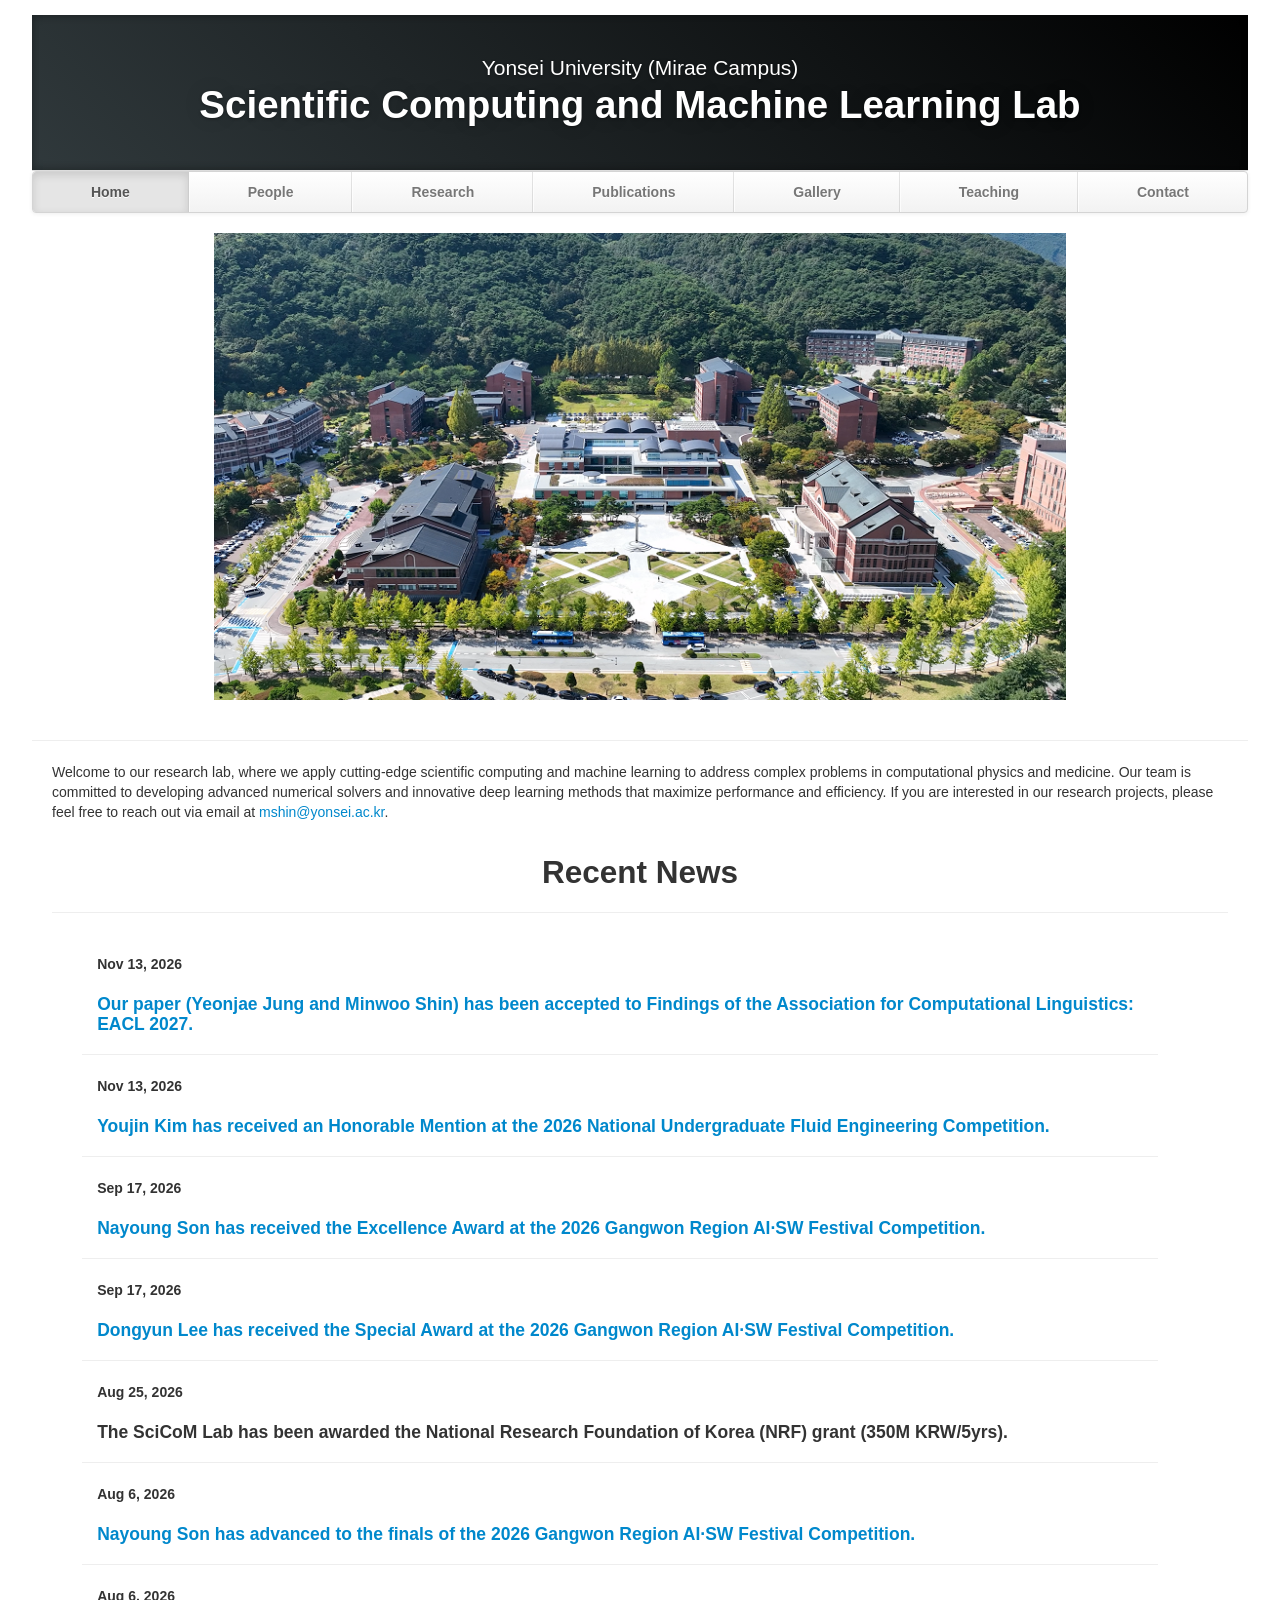
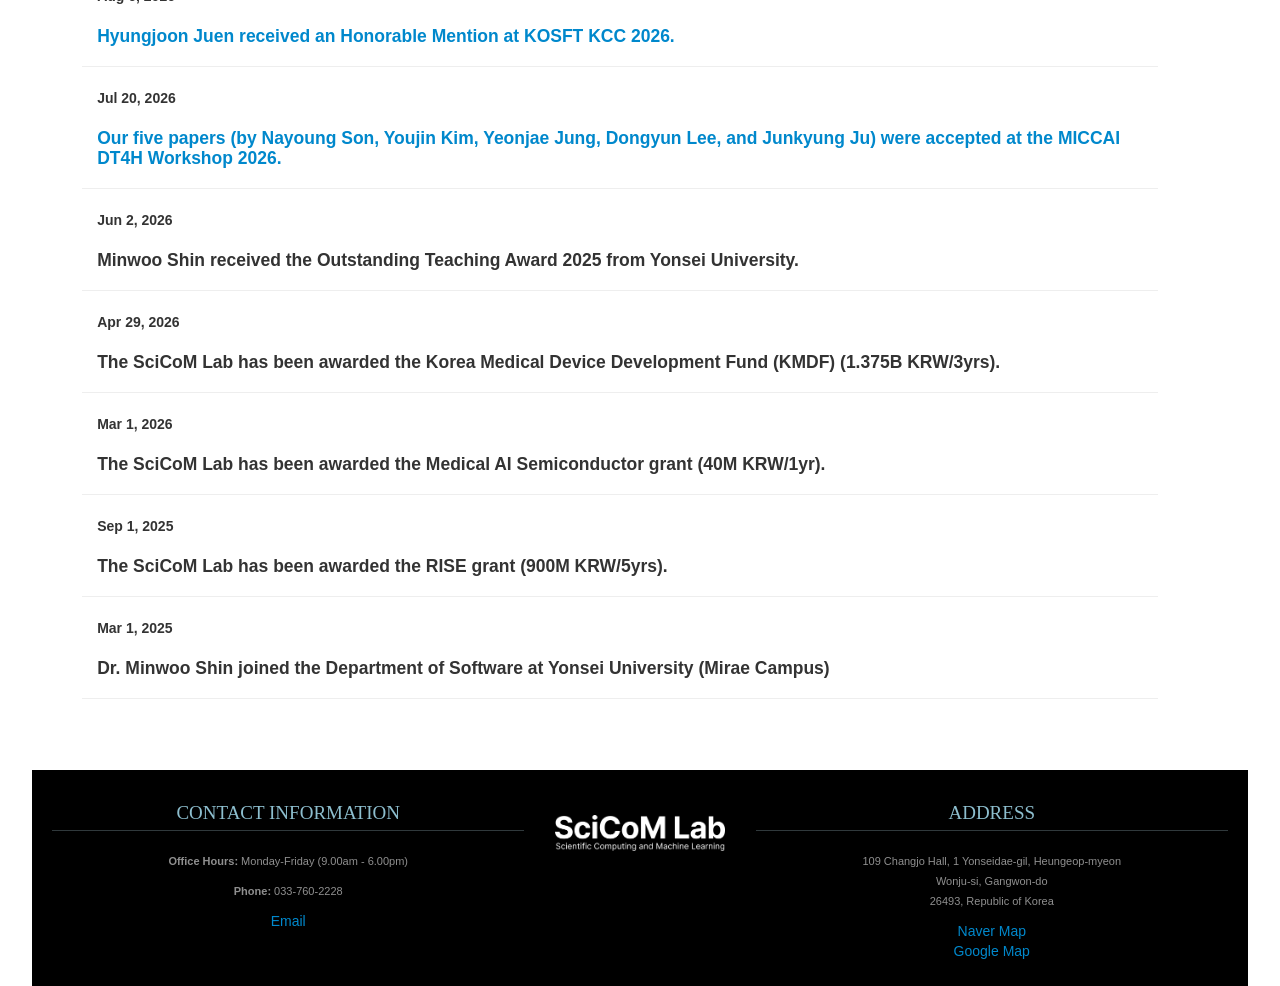
==== commit ed9f01e8: "Add recent news section with updates Added recent news items about paper acceptance and competition " ====
--- a/index.html
+++ b/index.html
@@ -70,9 +70,25 @@
                   <hr>
                </div>
                <div class="span11 feature-item">
+                  <h5> <span class="date"> Nov 13, 2026 </span> </h5>
+                  <h4 class="feature-heading">
+                     <a href="">
+                     Our paper (Yeonjae Jung and Minwoo Shin) has been accepted to Findings of the Association for Computational Linguistics: EACL 2027.
+                     </a>
+                     <br/>
+                  </h4>
+                  <hr>  
+                  <h5> <span class="date"> Nov 13, 2026 </span> </h5>
+                  <h4 class="feature-heading">
+                     <a href="">
+                     Youjin Kim has received an Honorable Mention at the 2026 National Undergraduate Fluid Engineering Competition.
+                     </a>
+                     <br/>
+                  </h4>
+                  <hr>                    
                   <h5> <span class="date"> Sep 17, 2026 </span> </h5>
                   <h4 class="feature-heading">
-                     <a href="NA">
+                     <a href="https://sw.yonsei.ac.kr/board/%EC%88%98%EC%83%81-%EA%B3%B5%EC%A7%80-2026-%EA%B0%95%EC%9B%90%EA%B6%8C-AI%C2%B7SW-%ED%8E%98%EC%8A%A4%ED%8B%B0%EB%B2%8C-%EC%9A%B0%EC%88%98%EC%83%81-%EB%B0%8F-%ED%8A%B9%EB%B3%84%EC%83%81-%EC%88%98%EC%83%81-%EA%B3%B5%EC%A7%80">
                      Nayoung Son has received the Excellence Award at the 2026 Gangwon Region AI·SW Festival Competition.
                      </a>
                      <br/>
@@ -80,7 +96,7 @@
                   <hr>       
                   <h5> <span class="date"> Sep 17, 2026 </span> </h5>
                   <h4 class="feature-heading">
-                     <a href="NA">
+                     <a href="https://sw.yonsei.ac.kr/board/%EC%88%98%EC%83%81-%EA%B3%B5%EC%A7%80-2026-%EA%B0%95%EC%9B%90%EA%B6%8C-AI%C2%B7SW-%ED%8E%98%EC%8A%A4%ED%8B%B0%EB%B2%8C-%EC%9A%B0%EC%88%98%EC%83%81-%EB%B0%8F-%ED%8A%B9%EB%B3%84%EC%83%81-%EC%88%98%EC%83%81-%EA%B3%B5%EC%A7%80">
                      Dongyun Lee has received the Special Award at the 2026 Gangwon Region AI·SW Festival Competition.
                      </a>
                      <br/>
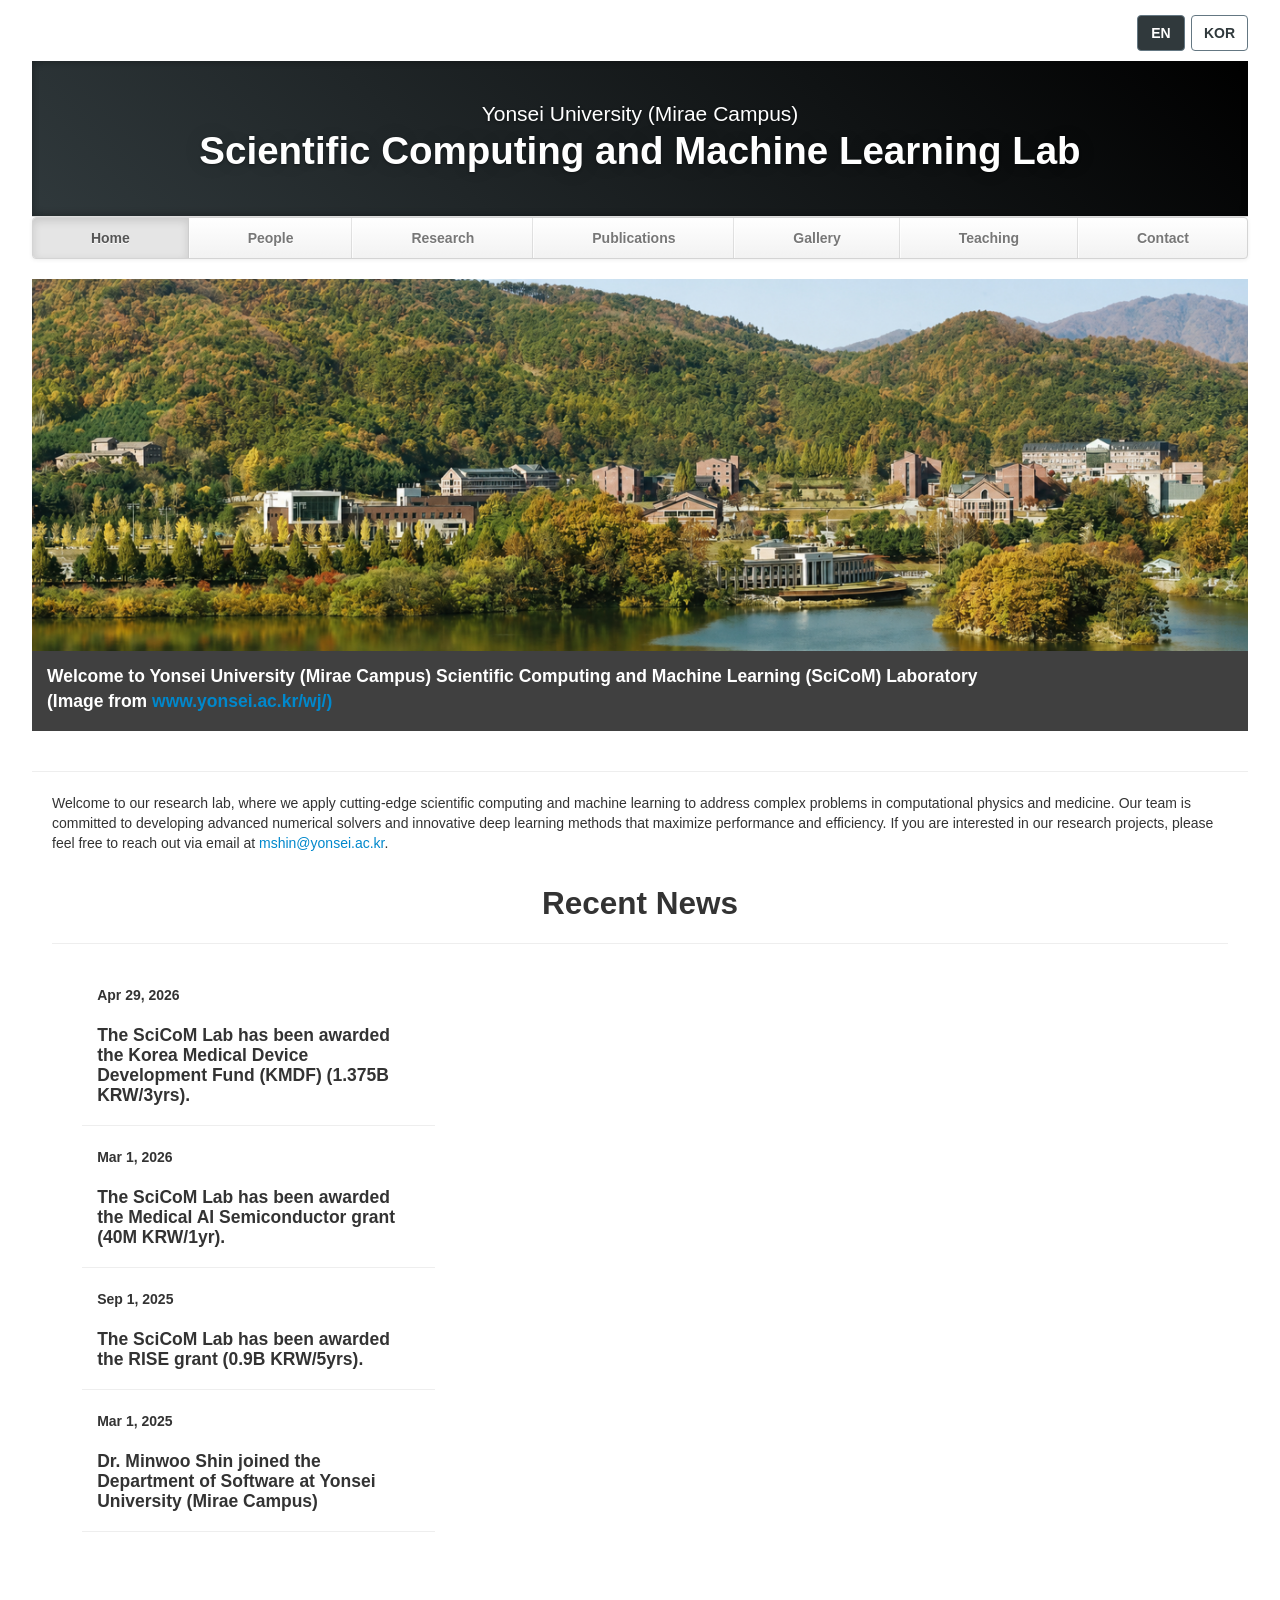
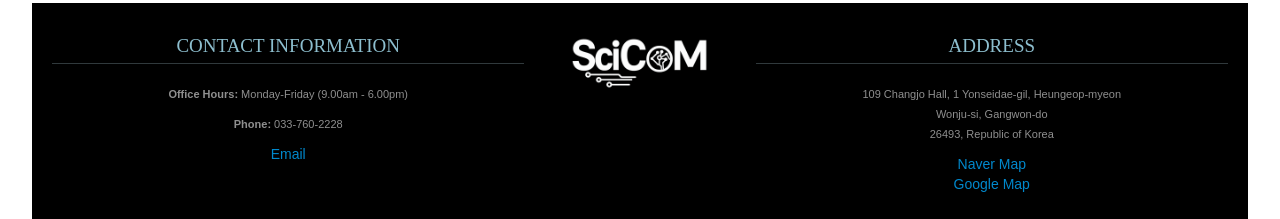
==== commit 095d0a63: "Add English and Korean language switching across site" ====
--- a/index.html
+++ b/index.html
@@ -2,7 +2,7 @@
 <html lang="en">
    <head>
       <meta charset="utf-8">
-      <title>Generic Research Lab Template - Home</title>
+      <title>Scientific Computing and Machine Learning Lab - Home</title>
       <meta name="viewport" content="width=device-width, initial-scale=1.0">
       <meta name="description" content="Research Lab, Home, Velit Aliquet Sagittis University">
       <meta name="author" content="">
@@ -13,6 +13,10 @@
    </head>
    <body>
       <div class="container">
+         <div class="language-switcher" role="group" aria-label="Language selection">
+            <button type="button" data-language="en" lang="en" aria-label="English" aria-pressed="true">EN</button>
+            <button type="button" data-language="ko" lang="ko" aria-label="한국어" aria-pressed="false">KOR</button>
+         </div>
          <header class="jumbotron subhead" id="overview">
             <p class="lead"> Yonsei University (Mirae Campus)</p>
             <h1>Scientific Computing and Machine Learning Lab</h1>
@@ -27,6 +31,7 @@
                         <li><a href="research.html">Research</a></li>
                         <li><a href="publications.html">Publications</a></li>
                         <li><a href="gallery.html">Gallery</a></li>
+                        <!--<li><a href="news.html">News</a></li>-->
                         <li><a href="teaching.html">Teaching</a></li>
                         <li><a href="contact.html">Contact</a></li>
                      </ul>
@@ -39,16 +44,31 @@
                <div id="main-carousel" class="carousel slide">
                   <div class="carousel-inner">
                      <div class="item active">
-                        <!--<img src="images/campus_sky.png" class="carousel-image" alt="">-->
-                        <img src="images/campus_sky.png" class="carousel-image" alt="" style="width: 70%; margin: 0 auto; display: block;">
-                        <!--<div class="carousel-caption">-->
+                        <img src="images/campus_laker_sr.jpg" class="carousel-image" alt="">
+                        <div class="carousel-caption">
                            <!--<h4>Welcome to Yonsei Univ. (Mirae Campus) Scientific Computing and Machine Learning Lab. (Image from <a href="https://www.yonsei.ac.kr/wj/">www.yonsei.ac.kr/wj/)</a></h4>-->
-                           <!--<h4>Welcome to Yonsei University (Mirae Campus) Scientific Computing and Machine Learning (SciCoM) Laboratory</h4>-->
-                           <!--<h4>(Image from <a href="https://www.yonsei.ac.kr/wj/ " > www.yonsei.ac.kr/wj/)</a></h4>-->
-                           <!--<p></p>-->
-                        <!--</div>-->
+                           <h4>Welcome to Yonsei University (Mirae Campus) Scientific Computing and Machine Learning (SciCoM) Laboratory</h4>
+                           <h4>(Image from <a href="https://www.yonsei.ac.kr/wj/ " > www.yonsei.ac.kr/wj/)</a></h4>
+                           <p></p>
+                        </div>
                      </div>
-                  </div>
+                     <!--<div class="item">
+                        <img src="images/campus_lake.jpg" class="carousel-image" alt="">
+                        <div class="carousel-caption">
+                           <h4>Welcome to Yonsei University (Mirae Campus) Scientific Computing Laboratory</h4>
+                           <p></p>
+                        </div>
+                     </div>
+                     <div class="item">
+                        <img src="images/classroom.webp" class="carousel-image" alt="">
+                        <div class="carousel-caption">
+                           <h4>Main Building Photo</h4>
+                           <p></p>
+                        </div>
+                     </div>-->
+                  </div>
+                  <!-- <a class="left carousel-control" href="#main-carousel" data-slide="prev">‹</a>
+                  <a class="right carousel-control" href="#main-carousel" data-slide="next">›</a> -->
                </div>
             </div>
          </div>
@@ -69,79 +89,10 @@
                   <h2 class="centered">Recent News</h2>
                   <hr>
                </div>
-               <div class="span11 feature-item">
-                  <h5> <span class="date"> Nov 13, 2026 </span> </h5>
-                  <h4 class="feature-heading">
-                     <a href="">
-                     Our paper (Yeonjae Jung and Minwoo Shin) has been accepted to Findings of the Association for Computational Linguistics: EACL 2027.
-                     </a>
-                     <br/>
-                  </h4>
-                  <hr>  
-                  <h5> <span class="date"> Nov 13, 2026 </span> </h5>
-                  <h4 class="feature-heading">
-                     <a href="">
-                     Youjin Kim has received an Honorable Mention at the 2026 National Undergraduate Fluid Engineering Competition.
-                     </a>
-                     <br/>
-                  </h4>
-                  <hr>                    
-                  <h5> <span class="date"> Sep 17, 2026 </span> </h5>
-                  <h4 class="feature-heading">
-                     <a href="https://sw.yonsei.ac.kr/board/%EC%88%98%EC%83%81-%EA%B3%B5%EC%A7%80-2026-%EA%B0%95%EC%9B%90%EA%B6%8C-AI%C2%B7SW-%ED%8E%98%EC%8A%A4%ED%8B%B0%EB%B2%8C-%EC%9A%B0%EC%88%98%EC%83%81-%EB%B0%8F-%ED%8A%B9%EB%B3%84%EC%83%81-%EC%88%98%EC%83%81-%EA%B3%B5%EC%A7%80">
-                     Nayoung Son has received the Excellence Award at the 2026 Gangwon Region AI·SW Festival Competition.
-                     </a>
-                     <br/>
-                  </h4>
-                  <hr>       
-                  <h5> <span class="date"> Sep 17, 2026 </span> </h5>
-                  <h4 class="feature-heading">
-                     <a href="https://sw.yonsei.ac.kr/board/%EC%88%98%EC%83%81-%EA%B3%B5%EC%A7%80-2026-%EA%B0%95%EC%9B%90%EA%B6%8C-AI%C2%B7SW-%ED%8E%98%EC%8A%A4%ED%8B%B0%EB%B2%8C-%EC%9A%B0%EC%88%98%EC%83%81-%EB%B0%8F-%ED%8A%B9%EB%B3%84%EC%83%81-%EC%88%98%EC%83%81-%EA%B3%B5%EC%A7%80">
-                     Dongyun Lee has received the Special Award at the 2026 Gangwon Region AI·SW Festival Competition.
-                     </a>
-                     <br/>
-                  </h4>
-                  <hr>                    
-                  <h5> <span class="date"> Aug 25, 2026 </span> </h5>
-                  <h4 class="feature-heading">
-                     The SciCoM Lab has been awarded the National Research Foundation of Korea (NRF) grant (350M KRW/5yrs).
-                     </a>
-                     <br/>
-                  </h4>
-                  <hr>  
-                  <h5> <span class="date"> Aug 6, 2026 </span> </h5>
-                  <h4 class="feature-heading">
-                     <a href="https://aibootcamp.yonsei.ac.kr/aibootcamp/board/d_notice.do?mode=view&articleNo=76521&article.offset=0&articleLimit=10">
-                     Nayoung Son has advanced to the finals of the 2026 Gangwon Region AI·SW Festival Competition.
-                     </a>
-                     <br/>
-                  </h4>
-                  <hr> 
-                  <h5> <span class="date"> Aug 6, 2026 </span> </h5>
-                  <h4 class="feature-heading">
-                     <a href="images/20260824_전형준수상.jpg" target="_blank">
-                     Hyungjoon Juen received an Honorable Mention at KOSFT KCC 2026.
-                     </a>
-                     <br/>
-                  </h4>
-                  <hr>  
-                  <h5> <span class="date"> Jul 20, 2026 </span> </h5>
-                  <h4 class="feature-heading">
-                     <a href="https://mirae.yonsei.ac.kr/wj/1343/subview.do?enc=Zm5jdDF8QEB8JTJGcnNyY2glMkZ3aiUyRmFydGNsVmlldy5kbyUzRnBhZ2UlM0QxJTI2cm93JTNEOSUyNmFydGNsU2VxJTNENDY0JTI2">
-                     Our five papers (by Nayoung Son, Youjin Kim, Yeonjae Jung, Dongyun Lee, and Junkyung Ju) were accepted at the MICCAI DT4H Workshop 2026.
-                     </a>
-                     <br/>
-                  </h4>
-                  <hr>    
-                  <h5> <span class="date"> Jun 2, 2026 </span> </h5>
-                  <h4 class="feature-heading">
-                     Minwoo Shin received the Outstanding Teaching Award 2025 from Yonsei University.
-                     </a>
-                     <br/>
-                  </h4>
-                  <hr>                     
+               <div class="span4 feature-item">
                   <h5> <span class="date"> Apr 29, 2026 </span> </h5>
                   <h4 class="feature-heading">
+                     <!--<a href="https://unsplash.com/photos/CPmrdbbpnXg">-->
                      The SciCoM Lab has been awarded the Korea Medical Device Development Fund (KMDF) (1.375B KRW/3yrs).
                      </a>
                      <br/>
@@ -149,6 +100,7 @@
                   <hr>                  
                   <h5> <span class="date"> Mar 1, 2026 </span> </h5>
                   <h4 class="feature-heading">
+                     <!--<a href="https://unsplash.com/photos/CPmrdbbpnXg">-->
                      The SciCoM Lab has been awarded the Medical AI Semiconductor grant (40M KRW/1yr).
                      </a>
                      <br/>
@@ -156,7 +108,8 @@
                   <hr>
                   <h5> <span class="date"> Sep 1, 2025 </span> </h5>
                   <h4 class="feature-heading">
-                     The SciCoM Lab has been awarded the RISE grant (900M KRW/5yrs).
+                     <!--<a href="https://unsplash.com/photos/CPmrdbbpnXg">-->
+                     The SciCoM Lab has been awarded the RISE grant (0.9B KRW/5yrs).
                      </a>
                      <br/>
                   </h4>
@@ -169,7 +122,102 @@
                      <br/>
                   </h4>
                   <hr>
-               </div>
+                  <!--
+                  <div class="centered">
+                     <a href="https://unsplash.com/photos/CPmrdbbpnXg">
+                     <img src="thumbs/jerry-zhang-1281608-unsplash.jpg" alt=""></a>
+                  </div>
+                  <hr>
+                  <p>
+                     Lorem ipsum dolor sit amet, consectetur adipiscing elit, sed do eiusmod tempor incididunt ut labore et 
+                     dolore magna aliqua. 
+                     Find the proceedings <a href="https://unsplash.com/photos/CPmrdbbpnXg">here</a>.
+                  </p>
+                  <br/>
+                  <br/>
+                  -->
+               </div>
+               <!--
+               <div class="span4 feature-item">
+                  <h5> <span class="date">April 20, 2019</span> </h5>
+                  <h4 class="feature-heading">
+                     <a href="https://unsplash.com/photos/rTZW4f02zY8">
+                     Tincidunt tortor aliquam nulla facilisi. Nunc scelerisque viverra mauris in
+                     </a>
+                  </h4>
+                  <hr>
+                  <div class="centered">
+                     <a href="https://unsplash.com/photos/rTZW4f02zY8">
+                     <img src="thumbs/nasa-89125-unsplash.jpg" alt="">
+                     </a>
+                  </div>
+                  <hr>
+                  <p>
+                     Read the paper 
+                     <a href="https://unsplash.com/photos/rTZW4f02zY8">here</a>.
+                     Consequat semper viverra nam libero justo laoreet. Commodo odio aenean sed adipiscing diam donec. 
+                  </p>
+                  <br/>
+               </div>
+               <div class="row-fluid">
+                  <div class="span4 feature-item">
+                     <h5> <span class="date">October 2, 2018</span> </h5>
+                     <h4 class="feature-heading">
+                        <a href="http://mechanical.illinois.edu/news/miljkovic-pleased-join-%E2%80%98powerhouse%E2%80%99-illinois">
+                        Pretium lectus quam id leo in vitae turpis massa
+                        <br/>
+                        <br/>
+                        </a>
+                     </h4>
+                     <hr>
+                     <div class="centered">
+                        <a href="https://unsplash.com/photos/WNk-f-TnZDw">
+                        <img src="thumbs/rodolfo-cuadros-762364-unsplash.jpg" alt=""></a>
+                     </div>
+                     <hr>
+                     <p> 
+                        Tristique senectus et netus et malesuada. Sed viverra tellus in hac habitasse platea dictumst vestibulum rhoncus. 
+                        Read it <a href="https://unsplash.com/photos/WNk-f-TnZDw">here</a>.
+                     </p>
+                     <br/>					
+                  </div>
+               </div>
+               <hr>
+            </div>
+            <div class="row-fluid">
+               <div class="span4 feature-item">
+                  <h4 class="feature-heading"><a href="https://unsplash.com/photos/QvbLjB9pHLM">Lorem ipsum dolor sit amet, consectetur adipiscing elit. Ut sit amet ultrices velit habitasse platea</a></h4>
+                  <hr>
+                  <div class="centered">
+                     <a href="https://unsplash.com/photos/QvbLjB9pHLM"><img src="thumbs/ivanov-crop.JPG" alt=""></a>
+                  </div>
+                  <hr>
+                  <p>Aecenas consectetur vestibulum orci ut vulputate. Aenean cursus finibus pulvinar <a href="https://unsplash.com/photos/QvbLjB9pHLM">here</a>. </p>
+                  <br/>
+               </div>
+               <div class="span4 feature-item">
+                  <h4 class="feature-heading"><a href="https://unsplash.com/photos/lQGJCMY5qcM">Maecenas placerat ullamcorper eros a vehicula. Duis mollis tortor ut elit elementum</a></h4>
+                  <hr>
+                  <div class="centered">
+                     <a href="https://unsplash.com/photos/lQGJCMY5qcM"><img src="thumbs/beaker-crop.JPG" alt=""></a>
+                  </div>
+                  <hr>
+                  <p>Read the paper <a href="https://unsplash.com/photos/lQGJCMY5qcM">here</a> </p>
+               </div>
+               <div class="span4 feature-item">
+                  <h4 class="feature-heading"><a href="https://unsplash.com/photos/QCbZ4ASLhM8">Fusce tempor placerat felis, et placerat sapien lacinia sit amet<br/><br/><br/></a></h4>
+                  <hr>
+                  <div class="centered">
+                     <a href="https://unsplash.com/photos/QCbZ4ASLhM8"><img src="thumbs/sato-chart.JPG" alt=""></a>
+                  </div>
+                  <hr>
+                  <p> Aenean posuere, nulla ut placerat fringilla, dolor dolor pellentesque metus. Read the paper <a href="https://unsplash.com/photos/QCbZ4ASLhM8">here</a>.</p>
+                  <br/>
+                  <br/>
+                  <br/>
+               </div>
+            </div>
+            -->
          </div>
       </div>
       <footer id="footer">
@@ -182,7 +230,7 @@
                   <a href="mailto:mshin@yonsei.ac.kr">Email</a>
                </div>
                <div class="span2">
-                  <img src = "thumbs/SciCoM_logo_white.png" width="200" height="auto"  style="margin-top: 45px;" alt="research-lab-logo"/></a>
+                  <img src = "thumbs/scicom_logo3.png" width="200" height="auto" alt="research-lab-logo"/></a>
                </div>
                <div class="span5">
                   <h3>Address</h3>
@@ -201,5 +249,7 @@
       <script src="js/jquery-1.9.1.min.js"></script>
       <script src="js/bootstrap.min.js"></script>
       <script> $('#main-carousel').carousel(); </script>
+      <script src="js/translations.js"></script>
+      <script src="js/language.js"></script>
    </body>
 </html>
--- a/css/theme.css
+++ b/css/theme.css
@@ -458,6 +458,40 @@
 	bottom: 0;
 	left: 0;
 	opacity: .4;
+}
+
+.language-switcher {
+	display: flex;
+	justify-content: flex-end;
+	gap: 6px;
+	margin-bottom: 10px;
+}
+
+.language-switcher button {
+	min-width: 48px;
+	min-height: 36px;
+	padding: 6px 12px;
+	border: 1px solid #647782;
+	border-radius: 4px;
+	background: #fff;
+	color: #30393c;
+	font: inherit;
+	font-weight: bold;
+	cursor: pointer;
+}
+
+.language-switcher button:hover {
+	background: #edf3f6;
+}
+
+.language-switcher button[aria-pressed="true"] {
+	background: #30393c;
+	color: #fff;
+}
+
+.language-switcher button:focus-visible {
+	outline: 3px solid #0088cc;
+	outline-offset: 3px;
 }
 
 .lead {
